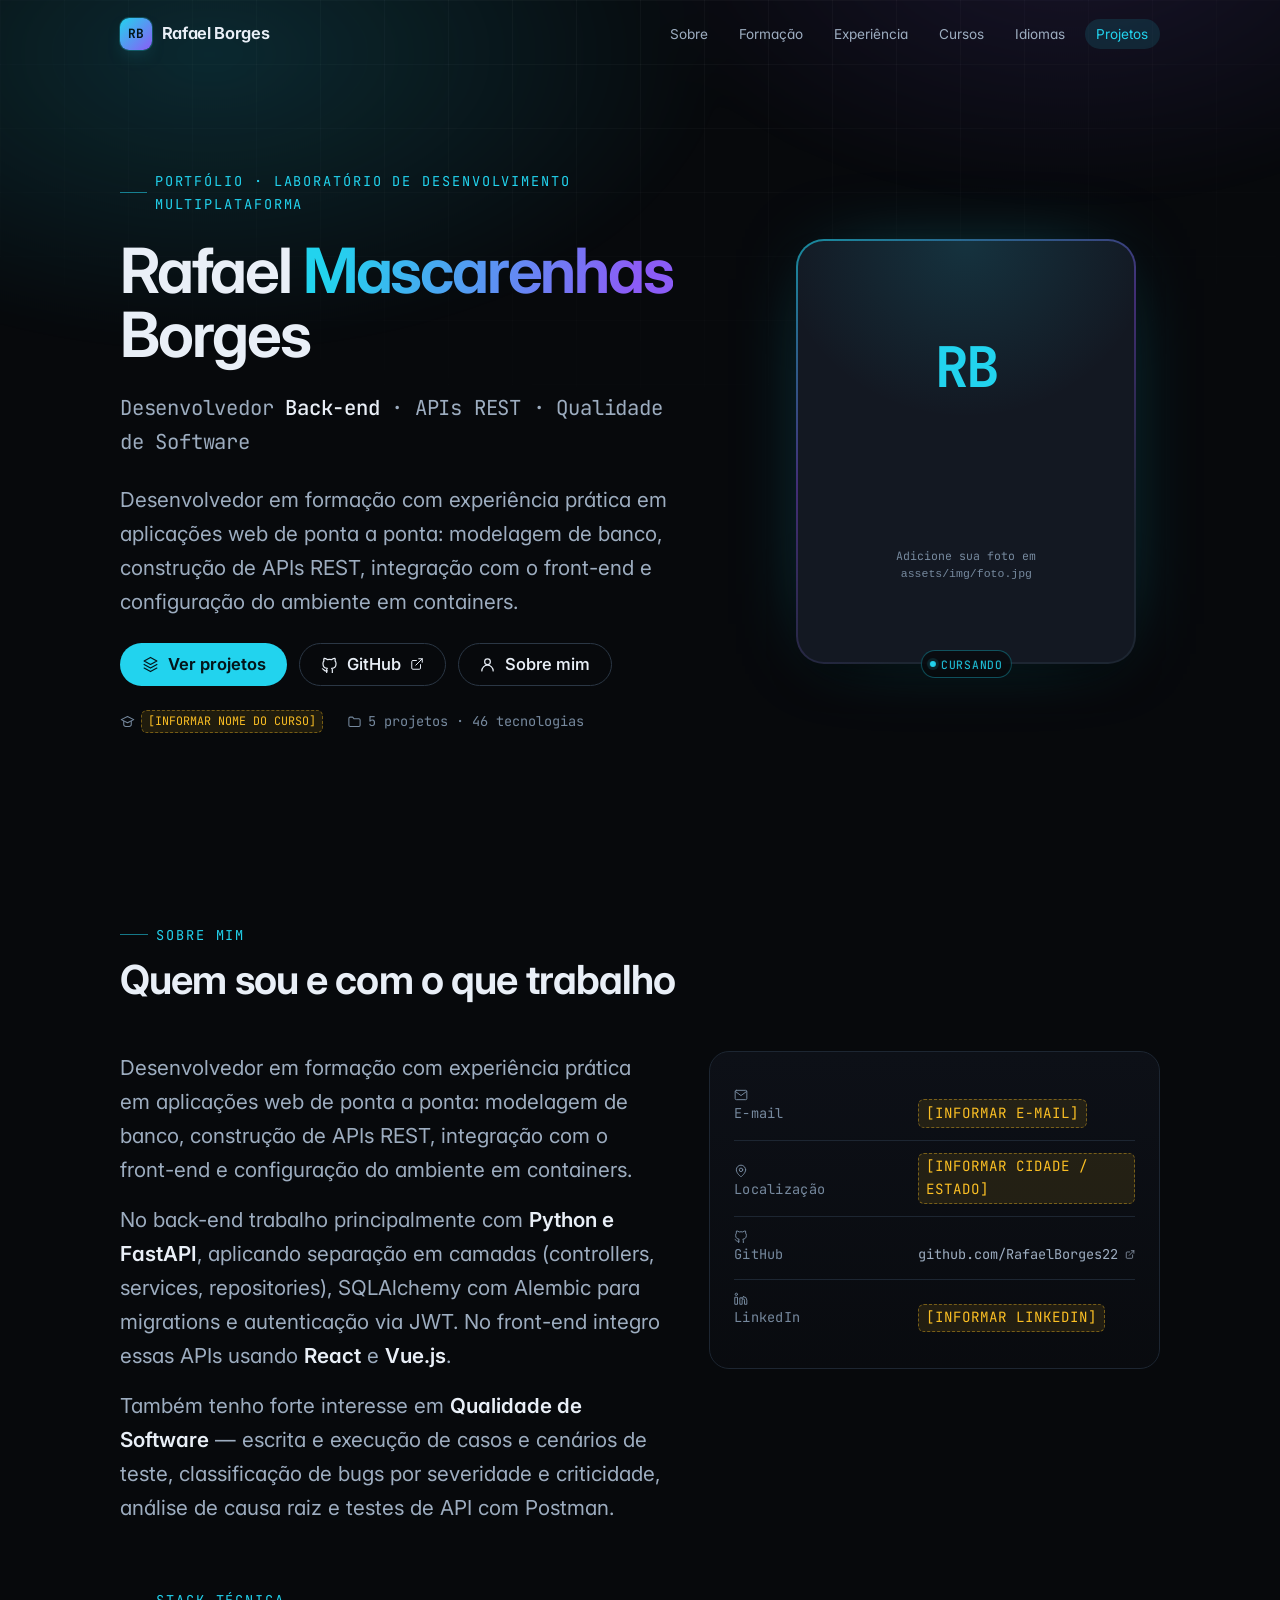
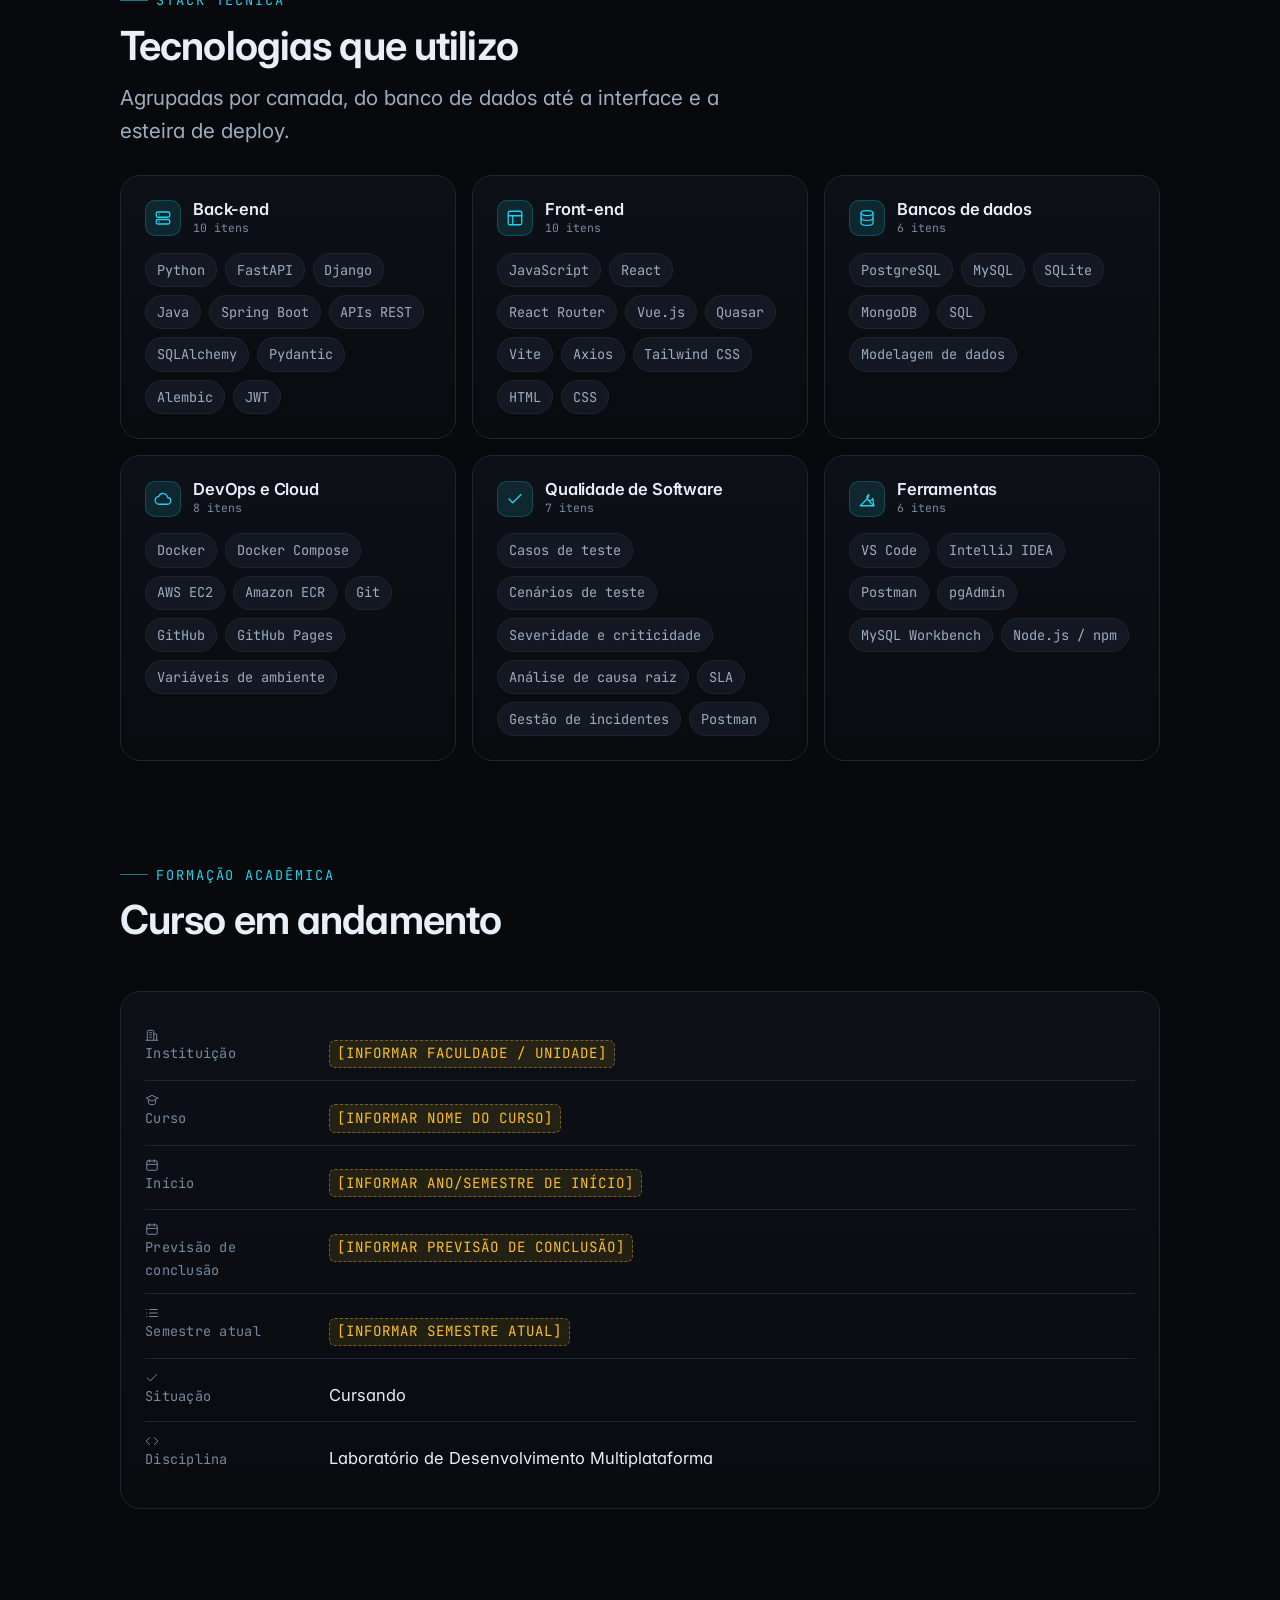
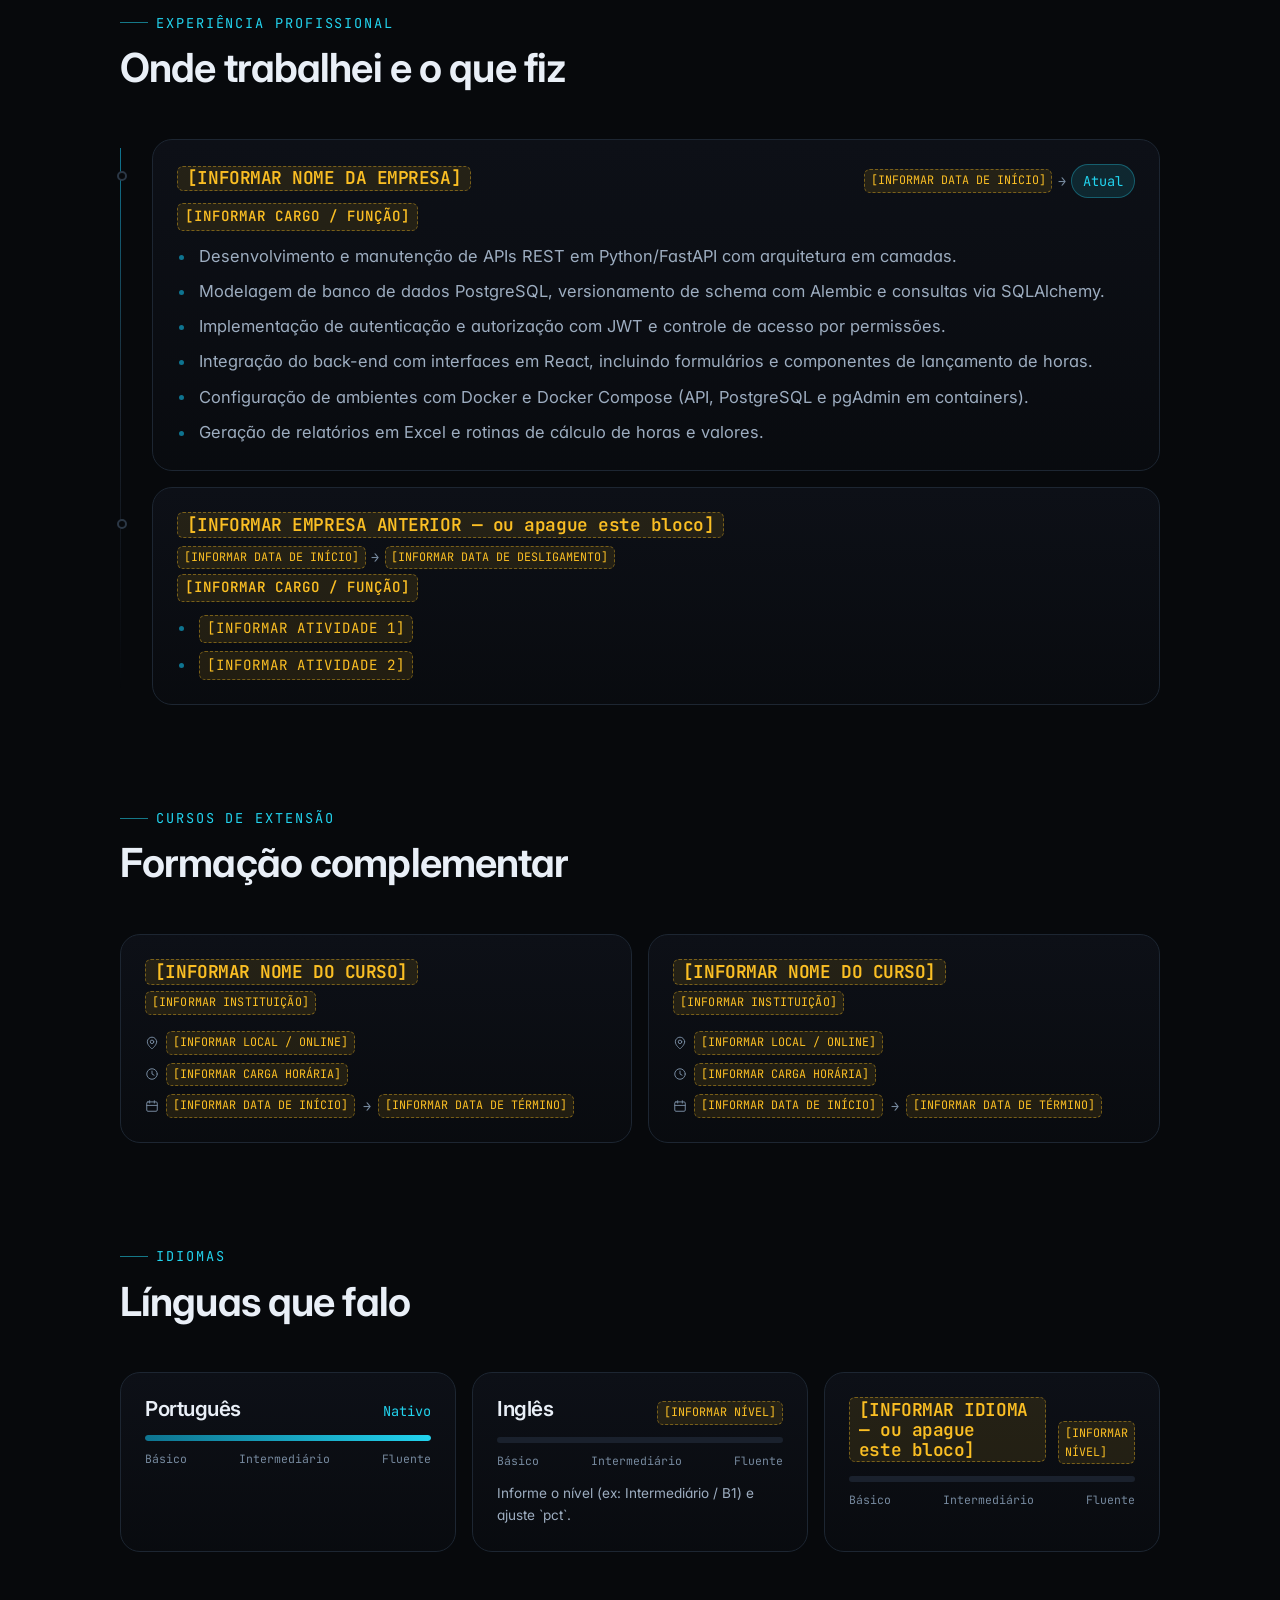
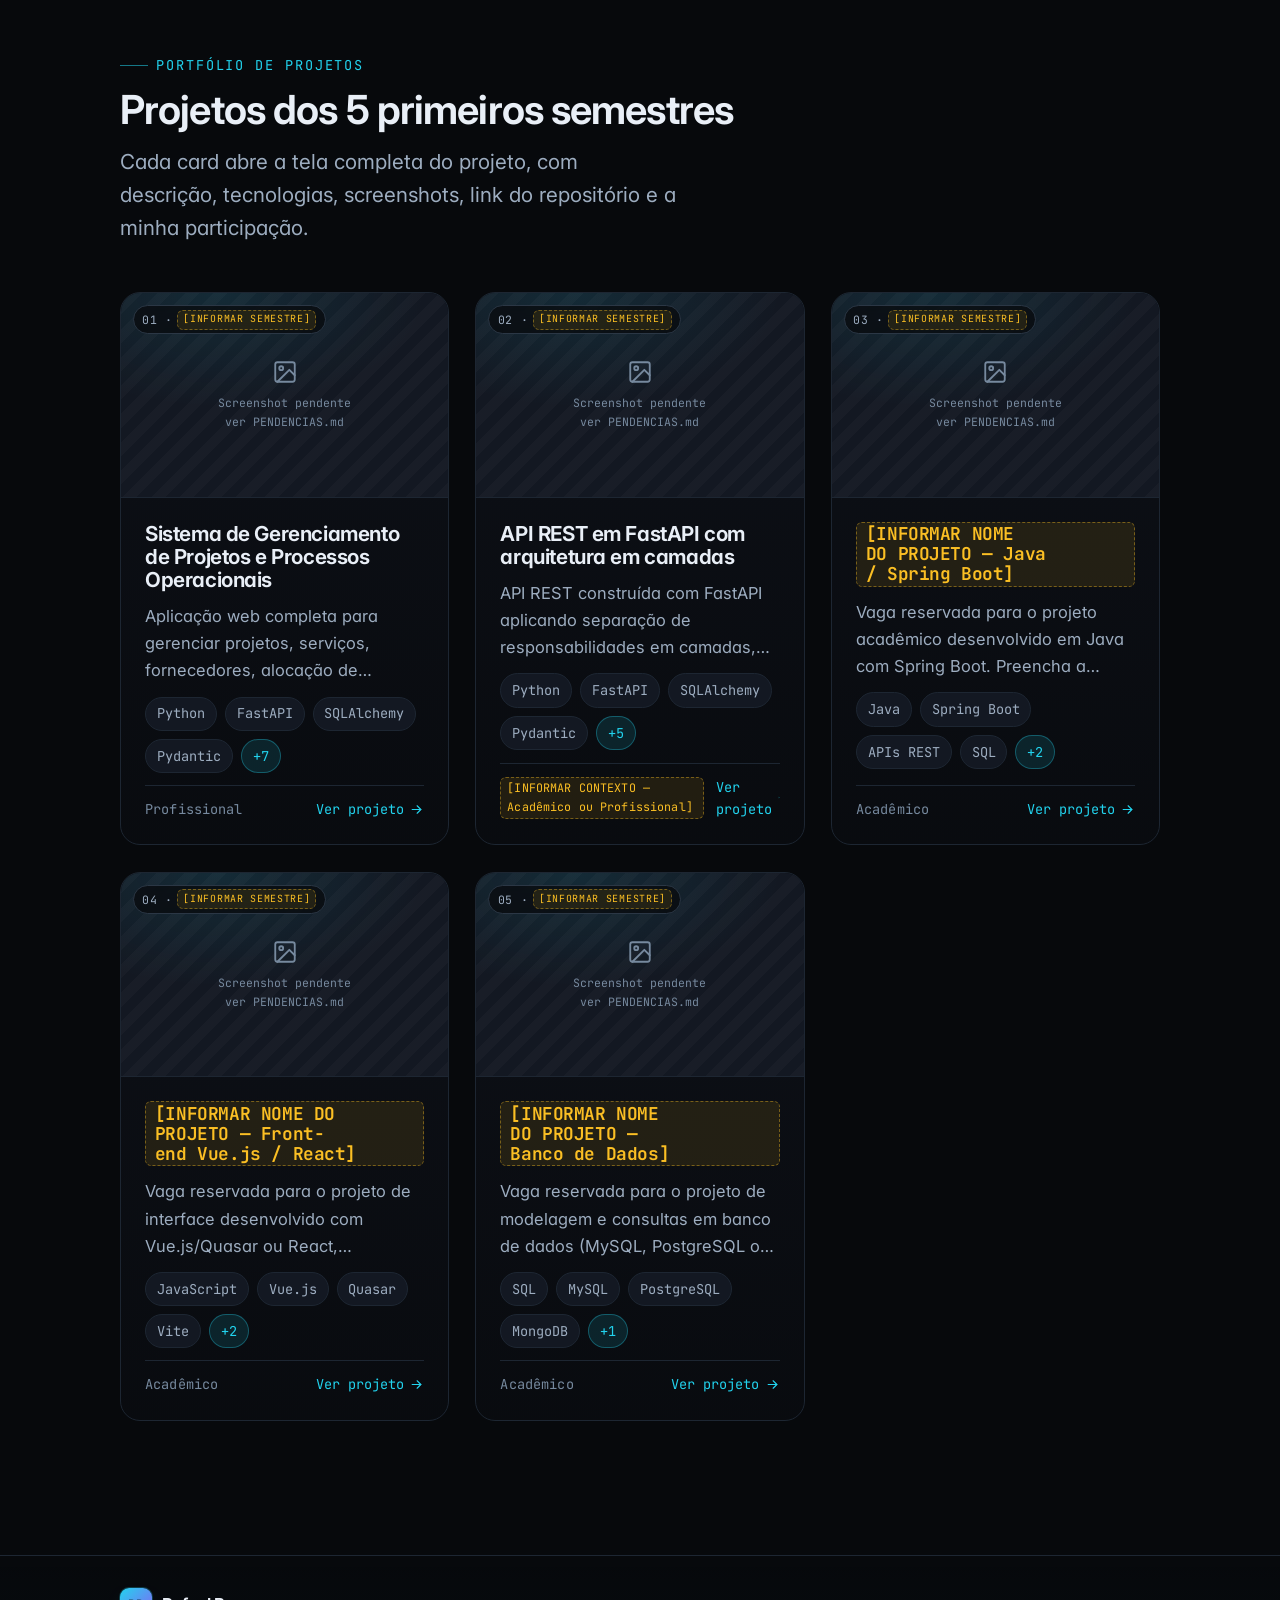
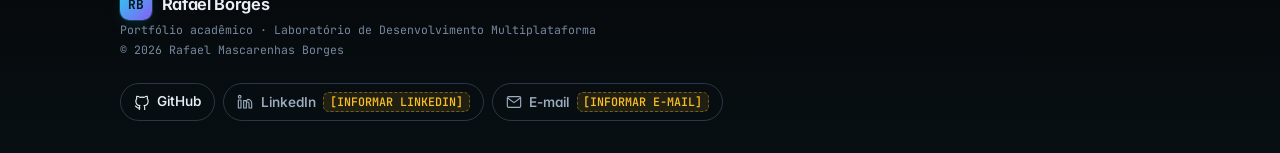
==== index.html @ 4d5d853c "Portfólio acadêmico: página mestra + telas de projeto Portfólio para Laboratório de Desenvolvimento " ====
<!doctype html>
<html lang="pt-BR">
<head>
<meta charset="utf-8">
<meta name="viewport" content="width=device-width, initial-scale=1">
<title>Rafael Mascarenhas Borges — Portfólio</title>

<meta name="description" content="Portfólio acadêmico e profissional de Rafael Mascarenhas Borges: desenvolvedor back-end com foco em Python, FastAPI, APIs REST, bancos de dados e qualidade de software.">
<meta name="author" content="Rafael Mascarenhas Borges">
<meta name="theme-color" content="#07090c">

<meta property="og:type" content="website">
<meta property="og:title" content="Rafael Mascarenhas Borges — Portfólio">
<meta property="og:description" content="Desenvolvedor back-end · APIs REST · Qualidade de Software. Projetos dos 5 primeiros semestres.">
<meta property="og:image" content="assets/img/foto.jpg">
<meta name="twitter:card" content="summary_large_image">

<link rel="icon" href="data:image/svg+xml,<svg xmlns='http://www.w3.org/2000/svg' viewBox='0 0 32 32'><rect width='32' height='32' rx='8' fill='%2322d3ee'/><text x='16' y='22' font-family='monospace' font-size='16' font-weight='700' text-anchor='middle' fill='%2304161b'>RB</text></svg>">

<link rel="preconnect" href="https://fonts.googleapis.com">
<link rel="preconnect" href="https://fonts.gstatic.com" crossorigin>
<link rel="stylesheet" href="https://fonts.googleapis.com/css2?family=Inter:wght@400;500;600;700&family=JetBrains+Mono:wght@400;500&display=swap">
<link rel="stylesheet" href="assets/css/style.css">
</head>

<body>
<a class="skip-link" href="#conteudo">Pular para o conteúdo</a>

<!-- ====================== Navegação ====================== -->
<header class="nav">
  <nav class="container nav__inner" aria-label="Navegação principal">
    <a class="brand" href="#top">
      <span class="brand__mark" aria-hidden="true">RB</span>
      <span class="brand__text">Rafael Borges</span>
    </a>

    <button class="nav__toggle" type="button" aria-expanded="false" aria-controls="menu" aria-label="Abrir menu">
      <svg viewBox="0 0 24 24" width="20" height="20" fill="none" stroke="currentColor" stroke-width="1.8" stroke-linecap="round" aria-hidden="true">
        <path d="M3 6h18M3 12h18M3 18h18"/>
      </svg>
    </button>

    <ul class="nav__links" id="menu">
      <li><a class="nav__link" href="#sobre">Sobre</a></li>
      <li><a class="nav__link" href="#formacao">Formação</a></li>
      <li><a class="nav__link" href="#experiencia">Experiência</a></li>
      <li><a class="nav__link" href="#cursos">Cursos</a></li>
      <li><a class="nav__link" href="#idiomas">Idiomas</a></li>
      <li><a class="nav__link" href="#projetos">Projetos</a></li>
    </ul>
  </nav>
</header>

<main id="conteudo">
  <span id="top"></span>

  <!-- ====================== Hero ====================== -->
  <section class="hero" data-mount="hero" aria-label="Apresentação"></section>

  <!-- ====================== Sobre + stack ====================== -->
  <section class="section" id="sobre">
    <div class="container">
      <div class="section__head reveal">
        <p class="eyebrow">Sobre mim</p>
        <h2 class="section__title">Quem sou e com o que trabalho</h2>
      </div>

      <div class="about" data-mount="sobre"></div>

      <div class="section__head reveal" style="margin-block: clamp(2.5rem,6vw,4rem) 1.75rem;">
        <p class="eyebrow">Stack técnica</p>
        <h2 class="section__title">Tecnologias que utilizo</h2>
        <p class="section__desc">Agrupadas por camada, do banco de dados até a interface e a esteira de deploy.</p>
      </div>

      <div class="stack-grid" data-mount="stack"></div>
    </div>
  </section>

  <!-- ====================== Formação ====================== -->
  <section class="section" id="formacao">
    <div class="container">
      <div class="section__head reveal">
        <p class="eyebrow">Formação acadêmica</p>
        <h2 class="section__title">Curso em andamento</h2>
      </div>

      <div data-mount="formacao"></div>
    </div>
  </section>

  <!-- ====================== Experiência ====================== -->
  <section class="section" id="experiencia">
    <div class="container">
      <div class="section__head reveal">
        <p class="eyebrow">Experiência profissional</p>
        <h2 class="section__title">Onde trabalhei e o que fiz</h2>
      </div>

      <div data-mount="experiencias"></div>
    </div>
  </section>

  <!-- ====================== Cursos de extensão ====================== -->
  <section class="section" id="cursos">
    <div class="container">
      <div class="section__head reveal">
        <p class="eyebrow">Cursos de extensão</p>
        <h2 class="section__title">Formação complementar</h2>
      </div>

      <div data-mount="cursos"></div>
    </div>
  </section>

  <!-- ====================== Idiomas ====================== -->
  <section class="section" id="idiomas">
    <div class="container">
      <div class="section__head reveal">
        <p class="eyebrow">Idiomas</p>
        <h2 class="section__title">Línguas que falo</h2>
      </div>

      <div data-mount="idiomas"></div>
    </div>
  </section>

  <!-- ====================== Projetos ====================== -->
  <section class="section" id="projetos">
    <div class="container">
      <div class="section__head reveal">
        <p class="eyebrow">Portfólio de projetos</p>
        <h2 class="section__title">Projetos dos 5 primeiros semestres</h2>
        <p class="section__desc">Cada card abre a tela completa do projeto, com descrição, tecnologias, screenshots, link do repositório e a minha participação.</p>
      </div>

      <div class="projects" data-mount="projetos"></div>
    </div>
  </section>
</main>

<footer class="footer" data-mount="footer"></footer>

<noscript>
  <div class="container" style="padding-block:2rem">
    <p class="notice">Este portfólio monta o conteúdo com JavaScript a partir de <code>assets/js/data.js</code>. Habilite o JavaScript para visualizar as informações e os projetos.</p>
  </div>
</noscript>

<script src="assets/js/data.js"></script>
<script src="assets/js/ui.js"></script>
<script src="assets/js/home.js"></script>
</body>
</html>
---- assets/css/style.css ----
/* ==========================================================================
   Portfólio — Rafael Mascarenhas Borges
   Design system em CSS puro. Sem build, sem dependências.
   ========================================================================== */

/* --------------------------------------------------------------------------
   1. Design tokens
   -------------------------------------------------------------------------- */
:root {
  color-scheme: dark;

  /* Superfícies */
  --bg:          #07090c;
  --surface-1:   #0d1017;
  --surface-2:   #131822;
  --surface-3:   #1a212d;

  /* Linhas */
  --line:        #1d2632;
  --line-strong: #2b3745;

  /* Texto */
  --fg:          #e9eff7;
  --fg-muted:    #9dadc0;
  --fg-subtle:   #76899e; /* 4.97:1 sobre --surface-2 — WCAG AA */

  /* Accent */
  --accent:      #22d3ee;
  --accent-deep: #0e7490;
  --accent-soft: rgb(34 211 238 / 12%);
  --violet:      #8b5cf6;
  --violet-soft: rgb(139 92 246 / 14%);

  /* Estados */
  --warn:        #fbbf24;
  --warn-soft:   rgb(251 191 36 / 10%);
  --warn-line:   rgb(251 191 36 / 40%);

  /* Tipografia */
  --font-sans: "Inter", ui-sans-serif, system-ui, -apple-system, "Segoe UI", Roboto, Arial, sans-serif;
  --font-mono: "JetBrains Mono", ui-monospace, SFMono-Regular, Menlo, Consolas, monospace;

  --step--2: clamp(0.69rem, 0.68rem + 0.05vw, 0.73rem);
  --step--1: clamp(0.79rem, 0.77rem + 0.1vw,  0.85rem);
  --step-0:  clamp(0.95rem, 0.92rem + 0.15vw, 1.03rem);
  --step-1:  clamp(1.1rem,  1.05rem + 0.3vw,  1.3rem);
  --step-2:  clamp(1.32rem, 1.18rem + 0.7vw,  1.75rem);
  --step-3:  clamp(1.7rem,  1.4rem  + 1.5vw,  2.5rem);
  --step-4:  clamp(2.1rem,  1.45rem + 3.2vw,  3.9rem);

  /* Ritmo e forma */
  --sp-1: 0.25rem;
  --sp-2: 0.5rem;
  --sp-3: 0.75rem;
  --sp-4: 1rem;
  --sp-5: 1.5rem;
  --sp-6: 2rem;
  --sp-7: 3rem;
  --sp-8: 4.5rem;
  --sp-9: 7rem;

  --r-xs:   6px;
  --r-sm:   10px;
  --r-md:   14px;
  --r-lg:   20px;
  --r-xl:   28px;
  --r-full: 999px;

  --shadow-1: 0 1px 2px rgb(0 0 0 / 40%);
  --shadow-2: 0 20px 44px -22px rgb(0 0 0 / 80%);
  --shadow-glow: 0 24px 64px -30px rgb(34 211 238 / 45%);

  --ease: cubic-bezier(0.22, 0.7, 0.24, 1);
  --dur:  0.38s;

  --container: 1120px;
  --nav-h:     68px;
}

/* --------------------------------------------------------------------------
   2. Reset
   -------------------------------------------------------------------------- */
*,
*::before,
*::after { box-sizing: border-box; }

* { margin: 0; }

html {
  -webkit-text-size-adjust: 100%;
  scroll-behavior: smooth;
  scroll-padding-top: calc(var(--nav-h) + var(--sp-5));
}

img,
picture,
svg,
video {
  display: block;
  max-width: 100%;
}

input,
button,
textarea,
select { font: inherit; color: inherit; }

button { background: none; border: 0; cursor: pointer; }

ul,
ol { list-style: none; padding: 0; }

a { color: inherit; text-decoration: none; }

:where(h1, h2, h3, h4) {
  line-height: 1.12;
  letter-spacing: -0.022em;
  text-wrap: balance;
  font-weight: 650;
}

p { text-wrap: pretty; }

/* --------------------------------------------------------------------------
   3. Base
   -------------------------------------------------------------------------- */
body {
  position: relative;
  min-height: 100dvh;
  background: var(--bg);
  color: var(--fg);
  font-family: var(--font-sans);
  font-size: var(--step-0);
  line-height: 1.65;
  font-feature-settings: "cv11", "ss01";
  overflow-x: hidden;
}

/* Grid técnico de fundo */
body::before {
  content: "";
  position: fixed;
  inset: 0;
  z-index: -2;
  pointer-events: none;
  background-image:
    linear-gradient(to right, rgb(255 255 255 / 3.2%) 1px, transparent 1px),
    linear-gradient(to bottom, rgb(255 255 255 / 3.2%) 1px, transparent 1px);
  background-size: 64px 64px;
  mask-image: radial-gradient(ellipse 100% 65% at 50% 0%, #000 15%, transparent 78%);
}

/* Glow do topo */
body::after {
  content: "";
  position: fixed;
  inset-block-start: -30vh;
  inset-inline: -10vw;
  block-size: 90vh;
  z-index: -1;
  pointer-events: none;
  background:
    radial-gradient(48% 52% at 22% 40%, rgb(34 211 238 / 16%), transparent 70%),
    radial-gradient(42% 48% at 78% 25%, rgb(139 92 246 / 13%), transparent 70%);
  filter: blur(12px);
}

::selection {
  background: var(--accent);
  color: #04161b;
}

:focus-visible {
  outline: 2px solid var(--accent);
  outline-offset: 3px;
  border-radius: var(--r-xs);
}

/* --------------------------------------------------------------------------
   4. Layout
   -------------------------------------------------------------------------- */
.container {
  width: 100%;
  max-width: var(--container);
  margin-inline: auto;
  padding-inline: clamp(1.15rem, 4vw, 2.5rem);
}

.section {
  padding-block: clamp(3.5rem, 8vw, var(--sp-9));
  position: relative;
}

.section + .section { padding-block-start: 0; }

.section__head {
  display: flex;
  flex-direction: column;
  gap: var(--sp-3);
  margin-block-end: clamp(1.75rem, 4vw, var(--sp-7));
  max-width: 62ch;
}

.section__title { font-size: var(--step-3); }

.section__desc {
  color: var(--fg-muted);
  font-size: var(--step-1);
  line-height: 1.6;
}

.divider {
  block-size: 1px;
  border: 0;
  background: linear-gradient(90deg, transparent, var(--line-strong) 18%, var(--line-strong) 82%, transparent);
}

/* --------------------------------------------------------------------------
   5. Primitivos de texto
   -------------------------------------------------------------------------- */
.eyebrow {
  display: inline-flex;
  align-items: center;
  gap: 0.6em;
  font-family: var(--font-mono);
  font-size: var(--step--1);
  letter-spacing: 0.14em;
  text-transform: uppercase;
  color: var(--accent);
}

.eyebrow::before {
  content: "";
  inline-size: 1.75rem;
  block-size: 1px;
  background: currentcolor;
  opacity: 0.55;
}

.mono {
  font-family: var(--font-mono);
  font-size: var(--step--1);
  letter-spacing: 0.01em;
}

.muted { color: var(--fg-muted); }
.subtle { color: var(--fg-subtle); }

.grad {
  background: linear-gradient(102deg, var(--accent) 8%, var(--violet) 88%);
  -webkit-background-clip: text;
  background-clip: text;
  color: transparent;
}

.skip-link {
  position: absolute;
  inset-block-start: -100px;
  inset-inline-start: var(--sp-4);
  z-index: 200;
  padding: var(--sp-3) var(--sp-4);
  background: var(--accent);
  color: #04161b;
  font-weight: 600;
  border-radius: var(--r-sm);
  transition: inset-block-start 0.2s var(--ease);
}

.skip-link:focus { inset-block-start: var(--sp-4); }

/* Marcação de dado ainda não confirmado (ver PENDENCIAS.md) */
.pending {
  display: inline-block;
  font-family: var(--font-mono);
  font-size: 0.86em;
  color: var(--warn);
  background: var(--warn-soft);
  border: 1px dashed var(--warn-line);
  border-radius: var(--r-xs);
  padding: 0.1em 0.5em;
  max-inline-size: 100%;
  overflow-wrap: break-word;
}

.notice {
  display: flex;
  gap: var(--sp-3);
  align-items: flex-start;
  padding: var(--sp-4) var(--sp-5);
  border: 1px dashed var(--warn-line);
  background: var(--warn-soft);
  border-radius: var(--r-md);
  color: var(--fg-muted);
  font-size: var(--step--1);
}

.notice svg {
  flex: none;
  color: var(--warn);
  margin-block-start: 0.15em;
}

/* --------------------------------------------------------------------------
   6. Botões
   -------------------------------------------------------------------------- */
.btn {
  --btn-bg: var(--surface-2);
  --btn-fg: var(--fg);
  --btn-line: var(--line-strong);

  display: inline-flex;
  align-items: center;
  justify-content: center;
  gap: 0.55em;
  padding: 0.72em 1.25em;
  background: var(--btn-bg);
  color: var(--btn-fg);
  border: 1px solid var(--btn-line);
  border-radius: var(--r-full);
  font-size: var(--step-0);
  font-weight: 550;
  line-height: 1;
  white-space: nowrap;
  transition: transform var(--dur) var(--ease),
              background-color var(--dur) var(--ease),
              border-color var(--dur) var(--ease),
              box-shadow var(--dur) var(--ease),
              color var(--dur) var(--ease);
}

.btn svg { flex: none; }

.btn:hover {
  transform: translateY(-2px);
  border-color: var(--accent);
  box-shadow: var(--shadow-glow);
}

.btn:active { transform: translateY(0); }

.btn--primary {
  --btn-bg: var(--accent);
  --btn-fg: #04161b;
  --btn-line: transparent;
  font-weight: 650;
}

.btn--primary:hover { background: #55e2f5; }

.btn--ghost {
  --btn-bg: transparent;
  --btn-line: var(--line-strong);
}

.btn--ghost:hover { background: var(--accent-soft); }

.btn--sm { padding: 0.55em 0.95em; font-size: var(--step--1); }

/* Botão inerte: link ainda não informado */
.btn[aria-disabled="true"] {
  white-space: normal;
  text-align: start;
  cursor: default;
  color: var(--fg-muted);
  line-height: 1.4;
}

.btn[aria-disabled="true"]:hover {
  transform: none;
  border-color: var(--warn-line);
  box-shadow: none;
}

/* --------------------------------------------------------------------------
   7. Chips e badges
   -------------------------------------------------------------------------- */
.chips {
  display: flex;
  flex-wrap: wrap;
  gap: var(--sp-2);
}

.chip {
  display: inline-flex;
  align-items: center;
  gap: 0.45em;
  padding: 0.36em 0.8em;
  background: var(--surface-2);
  border: 1px solid var(--line);
  border-radius: var(--r-full);
  font-family: var(--font-mono);
  font-size: var(--step--1);
  color: var(--fg-muted);
  transition: color var(--dur) var(--ease),
              border-color var(--dur) var(--ease),
              background-color var(--dur) var(--ease);
}

.chip:hover {
  color: var(--fg);
  border-color: var(--accent-deep);
  background: var(--accent-soft);
}

.chip--accent {
  color: var(--accent);
  border-color: rgb(34 211 238 / 32%);
  background: var(--accent-soft);
}

.badge {
  display: inline-flex;
  align-items: center;
  gap: 0.4em;
  padding: 0.28em 0.7em;
  border-radius: var(--r-full);
  font-family: var(--font-mono);
  font-size: var(--step--2);
  letter-spacing: 0.06em;
  text-transform: uppercase;
  background: rgb(7 9 12 / 72%);
  border: 1px solid var(--line-strong);
  color: var(--fg-muted);
  backdrop-filter: blur(8px);
}

.badge--live {
  color: var(--accent);
  border-color: rgb(34 211 238 / 35%);
}

.badge--live::before {
  content: "";
  inline-size: 6px;
  block-size: 6px;
  border-radius: 50%;
  background: var(--accent);
  box-shadow: 0 0 0 3px var(--accent-soft);
}

/* --------------------------------------------------------------------------
   8. Card (base com borda de gradiente no hover)
   -------------------------------------------------------------------------- */
.card {
  position: relative;
  background: linear-gradient(180deg, var(--surface-1), var(--bg) 140%);
  border: 1px solid var(--line);
  border-radius: var(--r-lg);
  transition: transform var(--dur) var(--ease),
              border-color var(--dur) var(--ease),
              box-shadow var(--dur) var(--ease);
}

.card::after {
  content: "";
  position: absolute;
  inset: 0;
  border-radius: inherit;
  padding: 1px;
  background: linear-gradient(135deg, rgb(34 211 238 / 55%), rgb(139 92 246 / 30%) 45%, transparent 72%);
  opacity: 0;
  transition: opacity var(--dur) var(--ease);
  pointer-events: none;
  -webkit-mask: linear-gradient(#000 0 0) content-box, linear-gradient(#000 0 0);
  -webkit-mask-composite: xor;
          mask-composite: exclude;
}

.card:hover::after,
.card:focus-within::after { opacity: 1; }

/* --------------------------------------------------------------------------
   9. Navegação
   -------------------------------------------------------------------------- */
.nav {
  position: sticky;
  inset-block-start: 0;
  z-index: 100;
  block-size: var(--nav-h);
  display: flex;
  align-items: center;
  border-block-end: 1px solid transparent;
  transition: background-color 0.3s var(--ease),
              border-color 0.3s var(--ease),
              backdrop-filter 0.3s var(--ease);
}

.nav.is-scrolled {
  background: rgb(7 9 12 / 78%);
  backdrop-filter: blur(14px) saturate(140%);
  border-block-end-color: var(--line);
}

.nav__inner {
  display: flex;
  align-items: center;
  justify-content: space-between;
  gap: var(--sp-5);
}

.brand {
  display: inline-flex;
  align-items: center;
  gap: 0.6rem;
  font-weight: 650;
  letter-spacing: -0.02em;
}

.brand__mark {
  display: grid;
  place-items: center;
  inline-size: 32px;
  block-size: 32px;
  border-radius: 9px;
  background: linear-gradient(135deg, var(--accent), var(--violet));
  color: #04161b;
  font-family: var(--font-mono);
  font-size: 0.8rem;
  font-weight: 700;
  box-shadow: 0 0 0 1px rgb(34 211 238 / 25%), 0 8px 20px -10px rgb(34 211 238 / 60%);
}

.brand__text { font-size: var(--step-0); }

.nav__links {
  display: flex;
  align-items: center;
  gap: var(--sp-2);
}

.nav__link {
  position: relative;
  padding: 0.5em 0.85em;
  border-radius: var(--r-full);
  font-size: var(--step--1);
  color: var(--fg-muted);
  transition: color var(--dur) var(--ease), background-color var(--dur) var(--ease);
}

.nav__link:hover { color: var(--fg); background: var(--surface-2); }

.nav__link.is-active { color: var(--accent); background: var(--accent-soft); }

.nav__toggle {
  display: none;
  padding: 0.5rem;
  color: var(--fg-muted);
  border: 1px solid var(--line);
  border-radius: var(--r-sm);
}

/* --------------------------------------------------------------------------
   10. Hero
   -------------------------------------------------------------------------- */
.hero { padding-block: clamp(3rem, 8vw, 6.5rem) clamp(3rem, 7vw, 5.5rem); }

.hero__grid {
  display: grid;
  grid-template-columns: minmax(0, 1.35fr) minmax(0, 0.9fr);
  gap: clamp(2rem, 6vw, 4.5rem);
  align-items: center;
}

.hero__intro {
  display: flex;
  flex-direction: column;
  align-items: flex-start;
  gap: var(--sp-5);
}

.hero__name {
  font-size: var(--step-4);
  letter-spacing: -0.035em;
  line-height: 1.02;
}

.hero__headline {
  font-family: var(--font-mono);
  font-size: var(--step-1);
  color: var(--fg-muted);
  letter-spacing: -0.01em;
}

.hero__headline b { color: var(--fg); font-weight: 500; }

.hero__resumo {
  color: var(--fg-muted);
  font-size: var(--step-1);
  max-width: 54ch;
}

.hero__actions {
  display: flex;
  flex-wrap: wrap;
  gap: var(--sp-3);
}

.hero__meta {
  display: flex;
  flex-wrap: wrap;
  gap: var(--sp-2) var(--sp-5);
  font-family: var(--font-mono);
  font-size: var(--step--1);
  color: var(--fg-subtle);
}

.hero__meta li {
  display: inline-flex;
  align-items: center;
  gap: 0.45em;
}

/* Foto */
.photo {
  position: relative;
  justify-self: center;
  inline-size: min(340px, 100%);
  aspect-ratio: 4 / 5;
  border-radius: var(--r-xl);
  padding: 2px;
  background: linear-gradient(150deg, rgb(34 211 238 / 65%), rgb(139 92 246 / 45%) 40%, var(--line) 78%);
  box-shadow: var(--shadow-2), 0 0 90px -40px rgb(34 211 238 / 55%);
}

.photo__frame {
  position: relative;
  block-size: 100%;
  border-radius: calc(var(--r-xl) - 2px);
  overflow: hidden;
  background: var(--surface-2);
}

.photo__frame > img {
  inline-size: 100%;
  block-size: 100%;
  object-fit: cover;
}

.photo__fallback {
  display: grid;
  place-items: center;
  block-size: 100%;
  gap: 0.4rem;
  background:
    radial-gradient(80% 60% at 50% 0%, rgb(34 211 238 / 14%), transparent 70%),
    var(--surface-2);
  text-align: center;
  padding: var(--sp-4);
}

.photo__initials {
  font-family: var(--font-mono);
  font-size: clamp(2.5rem, 8vw, 3.5rem);
  font-weight: 700;
  letter-spacing: -0.04em;
  color: var(--accent);
}

.photo__hint {
  font-family: var(--font-mono);
  font-size: var(--step--2);
  color: var(--fg-subtle);
  line-height: 1.5;
}

.photo__tag {
  position: absolute;
  inset-block-end: -0.85rem;
  inset-inline-start: 50%;
  translate: -50% 0;
  white-space: nowrap;
}

/* --------------------------------------------------------------------------
   11. Stack técnica
   -------------------------------------------------------------------------- */
.stack-grid {
  display: grid;
  grid-template-columns: repeat(auto-fit, minmax(255px, 1fr));
  gap: var(--sp-4);
}

.stack-card { padding: var(--sp-5); }

.stack-card__head {
  display: flex;
  align-items: center;
  gap: var(--sp-3);
  margin-block-end: var(--sp-4);
}

.stack-card__icon {
  display: grid;
  place-items: center;
  inline-size: 36px;
  block-size: 36px;
  flex: none;
  border-radius: var(--r-sm);
  background: var(--accent-soft);
  border: 1px solid rgb(34 211 238 / 22%);
  color: var(--accent);
}

.stack-card__title {
  font-size: var(--step-0);
  font-weight: 600;
  letter-spacing: -0.01em;
}

.stack-card__count {
  font-family: var(--font-mono);
  font-size: var(--step--2);
  color: var(--fg-subtle);
}

/* --------------------------------------------------------------------------
   12. Sobre / formação
   -------------------------------------------------------------------------- */
.about {
  display: grid;
  grid-template-columns: minmax(0, 1.2fr) minmax(0, 1fr);
  gap: clamp(1.5rem, 4vw, var(--sp-7));
  align-items: start;
}

.prose {
  display: flex;
  flex-direction: column;
  gap: var(--sp-4);
  color: var(--fg-muted);
  font-size: var(--step-1);
  max-width: 60ch;
}

.prose strong { color: var(--fg); font-weight: 600; }

.datalist {
  display: grid;
  gap: 0;
  padding: var(--sp-5);
}

.datalist__row {
  display: grid;
  grid-template-columns: 10.5rem minmax(0, 1fr);
  gap: var(--sp-4);
  padding-block: var(--sp-3);
  align-items: baseline;
}

.datalist__row + .datalist__row { border-block-start: 1px solid var(--line); }

.datalist__key {
  font-family: var(--font-mono);
  font-size: var(--step--1);
  color: var(--fg-subtle);
  letter-spacing: 0.02em;
}

.datalist__val { font-size: var(--step-0); }

/* --------------------------------------------------------------------------
   13. Timeline (experiência profissional)
   -------------------------------------------------------------------------- */
.timeline {
  display: flex;
  flex-direction: column;
  gap: var(--sp-4);
  position: relative;
  padding-inline-start: clamp(1.25rem, 3vw, 2rem);
}

.timeline::before {
  content: "";
  position: absolute;
  inset-block: 0.6rem 1rem;
  inset-inline-start: 0;
  inline-size: 1px;
  background: linear-gradient(180deg, var(--accent-deep), var(--line) 45%, transparent);
}

.tl-item { padding: var(--sp-5); }

.tl-item::before {
  content: "";
  position: absolute;
  inset-block-start: calc(var(--sp-5) + 0.45rem);
  inset-inline-start: calc(-1 * clamp(1.25rem, 3vw, 2rem) - 4.5px);
  inline-size: 10px;
  block-size: 10px;
  border-radius: 50%;
  background: var(--bg);
  border: 2px solid var(--line-strong);
  transition: border-color var(--dur) var(--ease), box-shadow var(--dur) var(--ease);
  z-index: 1;
}

.tl-item:hover::before {
  border-color: var(--accent);
  box-shadow: 0 0 0 4px var(--accent-soft);
}

.tl-item__top {
  display: flex;
  flex-wrap: wrap;
  align-items: baseline;
  justify-content: space-between;
  gap: var(--sp-2) var(--sp-4);
  margin-block-end: var(--sp-1);
}

.tl-item__empresa { font-size: var(--step-1); font-weight: 600; }

.tl-item__periodo {
  display: flex;
  flex-wrap: wrap;
  align-items: center;
  gap: 0.4em;
  font-family: var(--font-mono);
  font-size: var(--step--1);
  color: var(--fg-subtle);
}

.tl-item__cargo {
  color: var(--accent);
  font-size: var(--step-0);
  font-weight: 550;
  margin-block-end: var(--sp-3);
}

.bullets {
  display: flex;
  flex-direction: column;
  gap: var(--sp-2);
  color: var(--fg-muted);
}

.bullets li {
  position: relative;
  padding-inline-start: 1.35em;
  font-size: var(--step-0);
}

.bullets li::before {
  content: "";
  position: absolute;
  inset-block-start: 0.72em;
  inset-inline-start: 0.1em;
  inline-size: 5px;
  block-size: 5px;
  border-radius: 50%;
  background: var(--accent-deep);
}

/* --------------------------------------------------------------------------
   14. Cursos de extensão
   -------------------------------------------------------------------------- */
.cards-grid {
  display: grid;
  grid-template-columns: repeat(auto-fit, minmax(290px, 1fr));
  gap: var(--sp-4);
}

.curso { padding: var(--sp-5); display: flex; flex-direction: column; gap: var(--sp-4); }

.curso__nome { font-size: var(--step-1); }

.curso__meta {
  display: grid;
  gap: var(--sp-2);
  margin-block-start: auto;
}

.curso__meta div {
  display: flex;
  align-items: center;
  gap: 0.55em;
  font-family: var(--font-mono);
  font-size: var(--step--1);
  color: var(--fg-muted);
}

.curso__meta svg { flex: none; color: var(--fg-subtle); }

/* --------------------------------------------------------------------------
   15. Idiomas
   -------------------------------------------------------------------------- */
.langs {
  display: grid;
  grid-template-columns: repeat(auto-fit, minmax(280px, 1fr));
  gap: var(--sp-4);
}

.lang { padding: var(--sp-5); }

.lang__top {
  display: flex;
  align-items: baseline;
  justify-content: space-between;
  gap: var(--sp-3);
  margin-block-end: var(--sp-3);
}

.lang__nome { font-size: var(--step-1); font-weight: 600; }

.lang__nivel {
  font-family: var(--font-mono);
  font-size: var(--step--1);
  color: var(--accent);
}

.lang__track {
  block-size: 6px;
  border-radius: var(--r-full);
  background: var(--surface-3);
  overflow: hidden;
}

.lang__fill {
  display: block;
  block-size: 100%;
  border-radius: inherit;
  background: linear-gradient(90deg, var(--accent-deep), var(--accent));
  inline-size: var(--pct, 0%);
  transition: inline-size 1s var(--ease) 0.15s;
}

.lang__scale {
  display: flex;
  justify-content: space-between;
  margin-block-start: var(--sp-2);
  font-family: var(--font-mono);
  font-size: var(--step--2);
  color: var(--fg-subtle);
}

.lang__nota {
  margin-block-start: var(--sp-3);
  font-size: var(--step--1);
  color: var(--fg-muted);
}

/* --------------------------------------------------------------------------
   16. Cards de projeto
   -------------------------------------------------------------------------- */
.projects {
  display: grid;
  grid-template-columns: repeat(auto-fill, minmax(320px, 1fr));
  gap: clamp(1rem, 2.5vw, 1.65rem);
}

.pcard {
  display: flex;
  flex-direction: column;
  overflow: hidden;
}

.pcard:hover { transform: translateY(-4px); box-shadow: var(--shadow-2); }

.pcard__media {
  position: relative;
  aspect-ratio: 16 / 10;
  background:
    radial-gradient(90% 80% at 30% 0%, rgb(34 211 238 / 10%), transparent 70%),
    var(--surface-2);
  border-block-end: 1px solid var(--line);
  overflow: hidden;
}

.pcard__media > img {
  inline-size: 100%;
  block-size: 100%;
  object-fit: cover;
  transition: scale 0.6s var(--ease);
}

.pcard:hover .pcard__media > img { scale: 1.04; }

.pcard__media .badge {
  position: absolute;
  inset-block-start: var(--sp-3);
  inset-inline-start: var(--sp-3);
  z-index: 2;
}

.media-empty {
  display: grid;
  place-items: center;
  align-content: center;
  gap: var(--sp-2);
  block-size: 100%;
  padding: var(--sp-4);
  text-align: center;
  background-image:
    repeating-linear-gradient(-45deg, rgb(255 255 255 / 2.5%) 0 10px, transparent 10px 20px);
}

.media-empty svg { color: var(--fg-subtle); }

.media-empty span {
  font-family: var(--font-mono);
  font-size: var(--step--2);
  color: var(--fg-subtle);
}

.pcard__body {
  display: flex;
  flex-direction: column;
  gap: var(--sp-3);
  padding: var(--sp-5);
  flex: 1;
}

.pcard__nome {
  font-size: var(--step-1);
  letter-spacing: -0.02em;
}

.pcard__nome a { transition: color var(--dur) var(--ease); }

.pcard:hover .pcard__nome a { color: var(--accent); }

/* Toda a área do card é clicável, mantendo o link real acessível */
.pcard__nome a::after {
  content: "";
  position: absolute;
  inset: 0;
  z-index: 3;
  border-radius: var(--r-lg);
}

.pcard__resumo {
  color: var(--fg-muted);
  font-size: var(--step-0);
  display: -webkit-box;
  -webkit-line-clamp: 3;
  -webkit-box-orient: vertical;
  overflow: hidden;
}

.pcard__foot {
  display: flex;
  align-items: center;
  justify-content: space-between;
  gap: var(--sp-3);
  margin-block-start: auto;
  padding-block-start: var(--sp-3);
  border-block-start: 1px solid var(--line);
}

.pcard__cta {
  display: inline-flex;
  align-items: center;
  gap: 0.4em;
  font-family: var(--font-mono);
  font-size: var(--step--1);
  color: var(--accent);
}

.pcard__cta svg { transition: translate var(--dur) var(--ease); }

.pcard:hover .pcard__cta svg { translate: 3px 0; }

/* --------------------------------------------------------------------------
   17. Página de projeto
   -------------------------------------------------------------------------- */
.crumb {
  display: inline-flex;
  align-items: center;
  gap: 0.5em;
  font-family: var(--font-mono);
  font-size: var(--step--1);
  color: var(--fg-muted);
  transition: color var(--dur) var(--ease), translate var(--dur) var(--ease);
}

.crumb:hover { color: var(--accent); translate: -3px 0; }

.p-hero {
  padding-block: clamp(2rem, 5vw, 3.5rem) clamp(2rem, 5vw, 3rem);
  display: flex;
  flex-direction: column;
  gap: var(--sp-5);
  align-items: flex-start;
}

.p-hero__badges {
  display: flex;
  flex-wrap: wrap;
  gap: var(--sp-2);
}

.p-hero__title { font-size: var(--step-3); max-width: 24ch; }

.p-hero__resumo {
  color: var(--fg-muted);
  font-size: var(--step-1);
  max-width: 68ch;
}

.p-hero__actions {
  display: flex;
  flex-wrap: wrap;
  gap: var(--sp-3);
}

.p-layout {
  display: grid;
  grid-template-columns: minmax(0, 1fr) minmax(0, 20rem);
  gap: clamp(1.5rem, 4vw, var(--sp-7));
  align-items: start;
  padding-block-end: var(--sp-8);
}

.p-block + .p-block { margin-block-start: clamp(2rem, 5vw, var(--sp-7)); }

.p-block__title {
  display: flex;
  align-items: center;
  gap: var(--sp-3);
  font-size: var(--step-2);
  margin-block-end: var(--sp-4);
}

.p-block__title svg { color: var(--accent); flex: none; }

.highlight {
  position: relative;
  padding: var(--sp-5) var(--sp-5) var(--sp-5) calc(var(--sp-5) + 4px);
  border-radius: var(--r-md);
  background: linear-gradient(100deg, var(--accent-soft), transparent 65%);
  border: 1px solid rgb(34 211 238 / 20%);
}

.highlight::before {
  content: "";
  position: absolute;
  inset-block: var(--sp-4);
  inset-inline-start: 0;
  inline-size: 3px;
  border-radius: var(--r-full);
  background: linear-gradient(180deg, var(--accent), var(--violet));
}

.p-aside {
  position: sticky;
  inset-block-start: calc(var(--nav-h) + var(--sp-4));
  display: flex;
  flex-direction: column;
  gap: var(--sp-4);
}

.p-aside__card { padding: var(--sp-5); }

.p-aside__label {
  font-family: var(--font-mono);
  font-size: var(--step--2);
  letter-spacing: 0.12em;
  text-transform: uppercase;
  color: var(--fg-subtle);
  margin-block-end: var(--sp-3);
}

/* Screenshots */
.shots {
  display: grid;
  grid-template-columns: repeat(auto-fit, minmax(300px, 1fr));
  gap: var(--sp-4);
}

.shot {
  overflow: hidden;
  padding: 0;
  text-align: start;
  inline-size: 100%;
  display: flex;
  flex-direction: column;
}

.shot:hover { transform: translateY(-3px); }

.shot__img {
  aspect-ratio: 16 / 10;
  background: var(--surface-2);
  overflow: hidden;
  position: relative;
}

.shot__img > img { inline-size: 100%; block-size: 100%; object-fit: cover; }

.shot__legenda {
  padding: var(--sp-3) var(--sp-4);
  font-size: var(--step--1);
  color: var(--fg-muted);
  border-block-start: 1px solid var(--line);
}

/* Navegação entre projetos */
.p-nav {
  display: grid;
  grid-template-columns: repeat(auto-fit, minmax(260px, 1fr));
  gap: var(--sp-4);
  padding-block: var(--sp-6) var(--sp-8);
}

.p-nav__item {
  padding: var(--sp-5);
  display: flex;
  flex-direction: column;
  gap: var(--sp-2);
}

.p-nav__item:hover { border-color: var(--line-strong); }

.p-nav__dir {
  font-family: var(--font-mono);
  font-size: var(--step--2);
  letter-spacing: 0.1em;
  text-transform: uppercase;
  color: var(--accent);
}

.p-nav__nome { font-size: var(--step-0); font-weight: 600; }

.p-nav__item--next { text-align: end; align-items: flex-end; }

/* Estado vazio / slug inválido */
.empty-state {
  display: flex;
  flex-direction: column;
  align-items: center;
  gap: var(--sp-4);
  text-align: center;
  padding-block: clamp(4rem, 14vw, 9rem);
}

.empty-state__code {
  font-family: var(--font-mono);
  font-size: var(--step-4);
  font-weight: 700;
  letter-spacing: -0.04em;
}

/* --------------------------------------------------------------------------
   18. Lightbox
   -------------------------------------------------------------------------- */
.lightbox {
  position: fixed;
  inset: 0;
  z-index: 200;
  display: grid;
  grid-template-rows: auto 1fr auto;
  gap: var(--sp-4);
  padding: clamp(0.75rem, 3vw, var(--sp-5));
  background: rgb(4 6 9 / 88%);
  backdrop-filter: blur(10px);
  opacity: 0;
  visibility: hidden;
  transition: opacity 0.28s var(--ease), visibility 0.28s;
}

.lightbox.is-open { opacity: 1; visibility: visible; }

.lightbox__bar {
  display: flex;
  align-items: center;
  justify-content: space-between;
  gap: var(--sp-4);
}

.lightbox__count {
  font-family: var(--font-mono);
  font-size: var(--step--1);
  color: var(--fg-subtle);
}

.lightbox__stage {
  display: grid;
  place-items: center;
  min-block-size: 0;
}

.lightbox__stage img {
  max-inline-size: 100%;
  max-block-size: 100%;
  object-fit: contain;
  border-radius: var(--r-md);
  border: 1px solid var(--line-strong);
  box-shadow: var(--shadow-2);
}

.lightbox__foot {
  display: flex;
  align-items: center;
  justify-content: center;
  gap: var(--sp-4);
  text-align: center;
}

.icon-btn {
  display: grid;
  place-items: center;
  inline-size: 42px;
  block-size: 42px;
  border-radius: var(--r-full);
  border: 1px solid var(--line-strong);
  background: var(--surface-1);
  color: var(--fg-muted);
  transition: color var(--dur) var(--ease), border-color var(--dur) var(--ease),
              background-color var(--dur) var(--ease);
}

.icon-btn:hover { color: var(--accent); border-color: var(--accent); background: var(--accent-soft); }

/* --------------------------------------------------------------------------
   19. Rodapé
   -------------------------------------------------------------------------- */
.footer {
  border-block-start: 1px solid var(--line);
  margin-block-start: var(--sp-6);
  background: linear-gradient(180deg, transparent, rgb(34 211 238 / 3.5%));
}

.footer__inner {
  display: flex;
  flex-wrap: wrap;
  align-items: center;
  justify-content: space-between;
  gap: var(--sp-5);
  padding-block: var(--sp-6);
}

.footer__links {
  display: flex;
  flex-wrap: wrap;
  gap: var(--sp-2);
}

.footer__legal {
  font-family: var(--font-mono);
  font-size: var(--step--2);
  color: var(--fg-subtle);
  line-height: 1.7;
}

/* --------------------------------------------------------------------------
   20. Animação de entrada
   -------------------------------------------------------------------------- */
.reveal {
  opacity: 0;
  translate: 0 18px;
  transition: opacity 0.55s var(--ease), translate 0.55s var(--ease);
}

.reveal.is-visible { opacity: 1; translate: 0 0; }

/* --------------------------------------------------------------------------
   21. Responsivo
   -------------------------------------------------------------------------- */
@media (width <= 960px) {
  .hero__grid { grid-template-columns: 1fr; }

  .hero__intro { order: 2; }

  .photo { order: 1; justify-self: start; inline-size: min(240px, 60%); }

  .about { grid-template-columns: 1fr; }

  .p-layout { grid-template-columns: 1fr; }

  .p-aside { position: static; }
}

@media (width <= 720px) {
  :root { --nav-h: 60px; }

  .nav__toggle { display: grid; place-items: center; }

  .nav__links {
    position: absolute;
    inset-block-start: var(--nav-h);
    inset-inline: clamp(1.15rem, 4vw, 2.5rem);
    flex-direction: column;
    align-items: stretch;
    gap: var(--sp-1);
    padding: var(--sp-3);
    background: rgb(13 16 23 / 97%);
    backdrop-filter: blur(14px);
    border: 1px solid var(--line);
    border-radius: var(--r-md);
    box-shadow: var(--shadow-2);
    display: none;
  }

  .nav__links.is-open { display: flex; }

  .nav__link { padding: 0.7em 0.9em; font-size: var(--step-0); }

  .datalist__row { grid-template-columns: 1fr; gap: var(--sp-1); }

  .p-nav__item--next { text-align: start; align-items: flex-start; }
}

/* --------------------------------------------------------------------------
   22. Preferências do usuário
   -------------------------------------------------------------------------- */
@media (prefers-reduced-motion: reduce) {
  html { scroll-behavior: auto; }

  *,
  *::before,
  *::after {
    animation-duration: 0.01ms !important;
    animation-iteration-count: 1 !important;
    transition-duration: 0.01ms !important;
  }

  .reveal { opacity: 1; translate: none; }
}

@media print {
  body::before,
  body::after,
  .nav,
  .lightbox { display: none !important; }

  body { background: #fff; color: #000; }

  .card, .datalist, .tl-item { border-color: #ccc; background: #fff; }
}
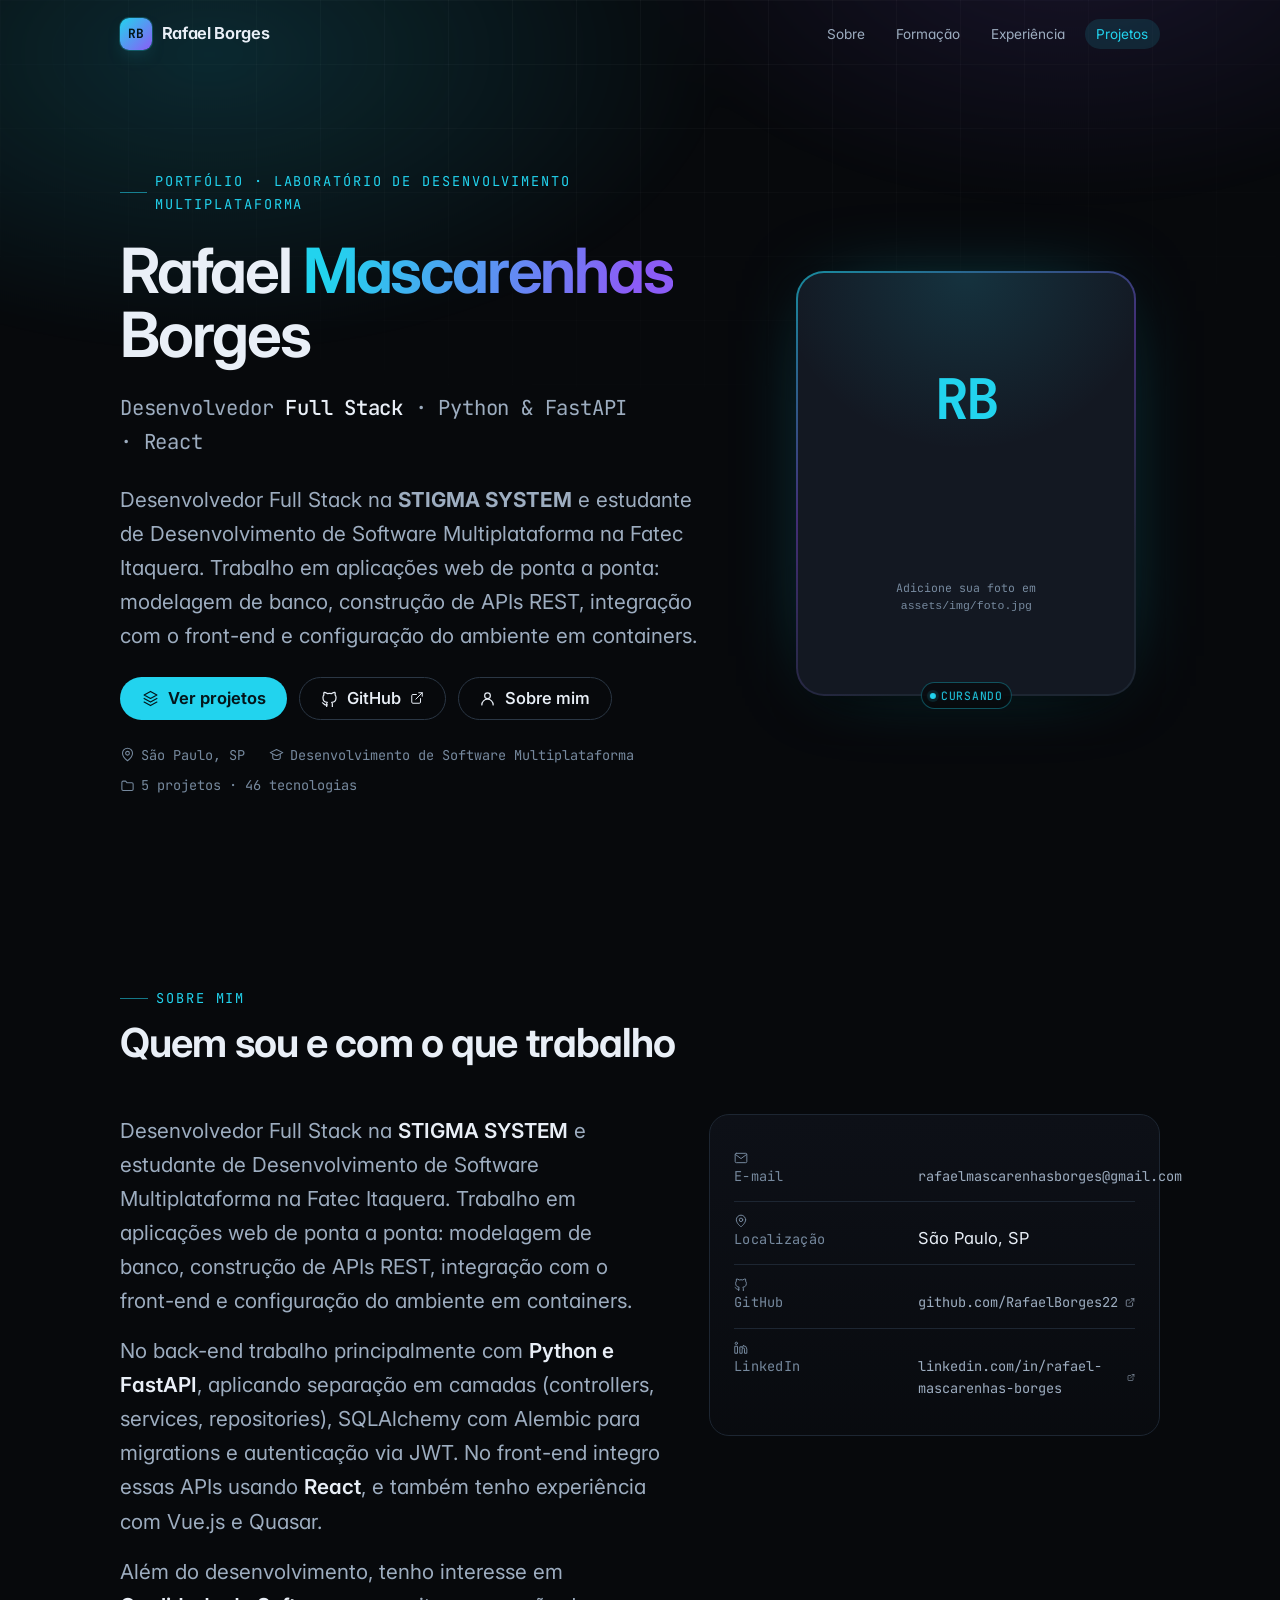
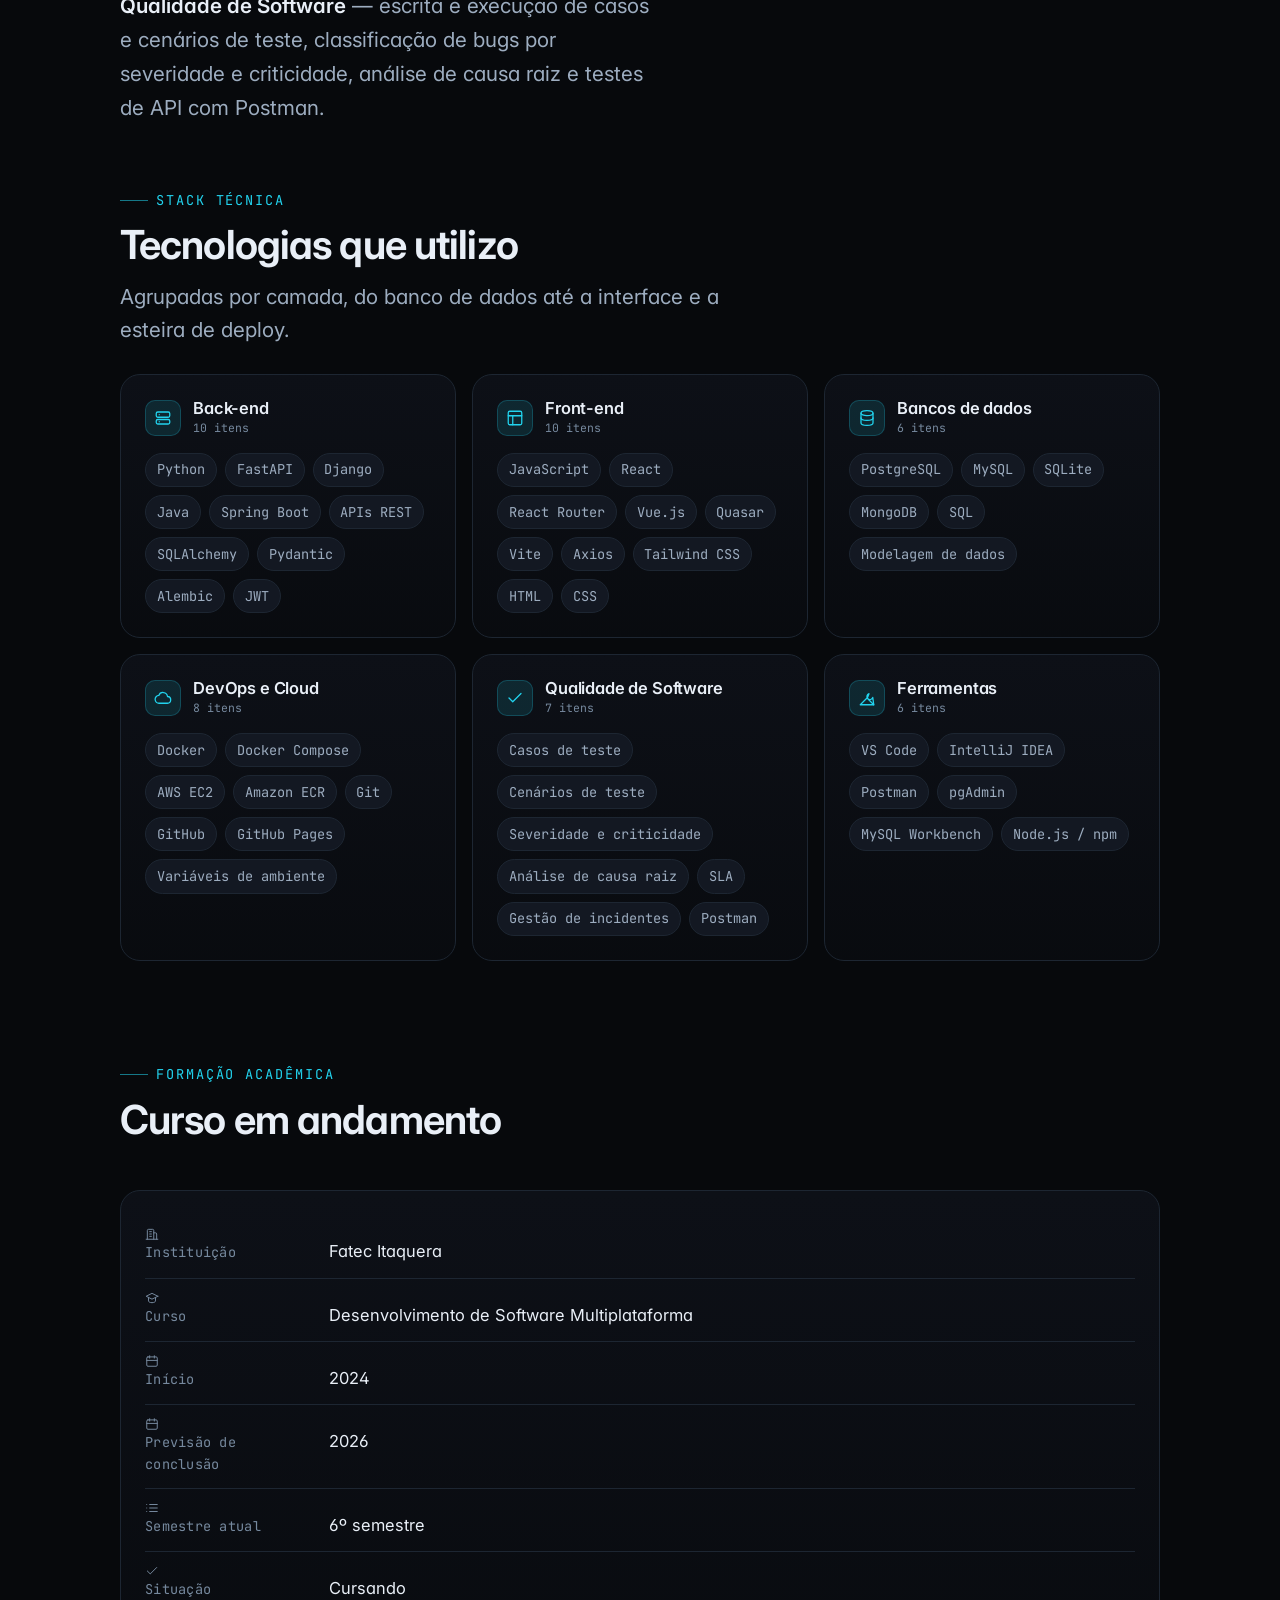
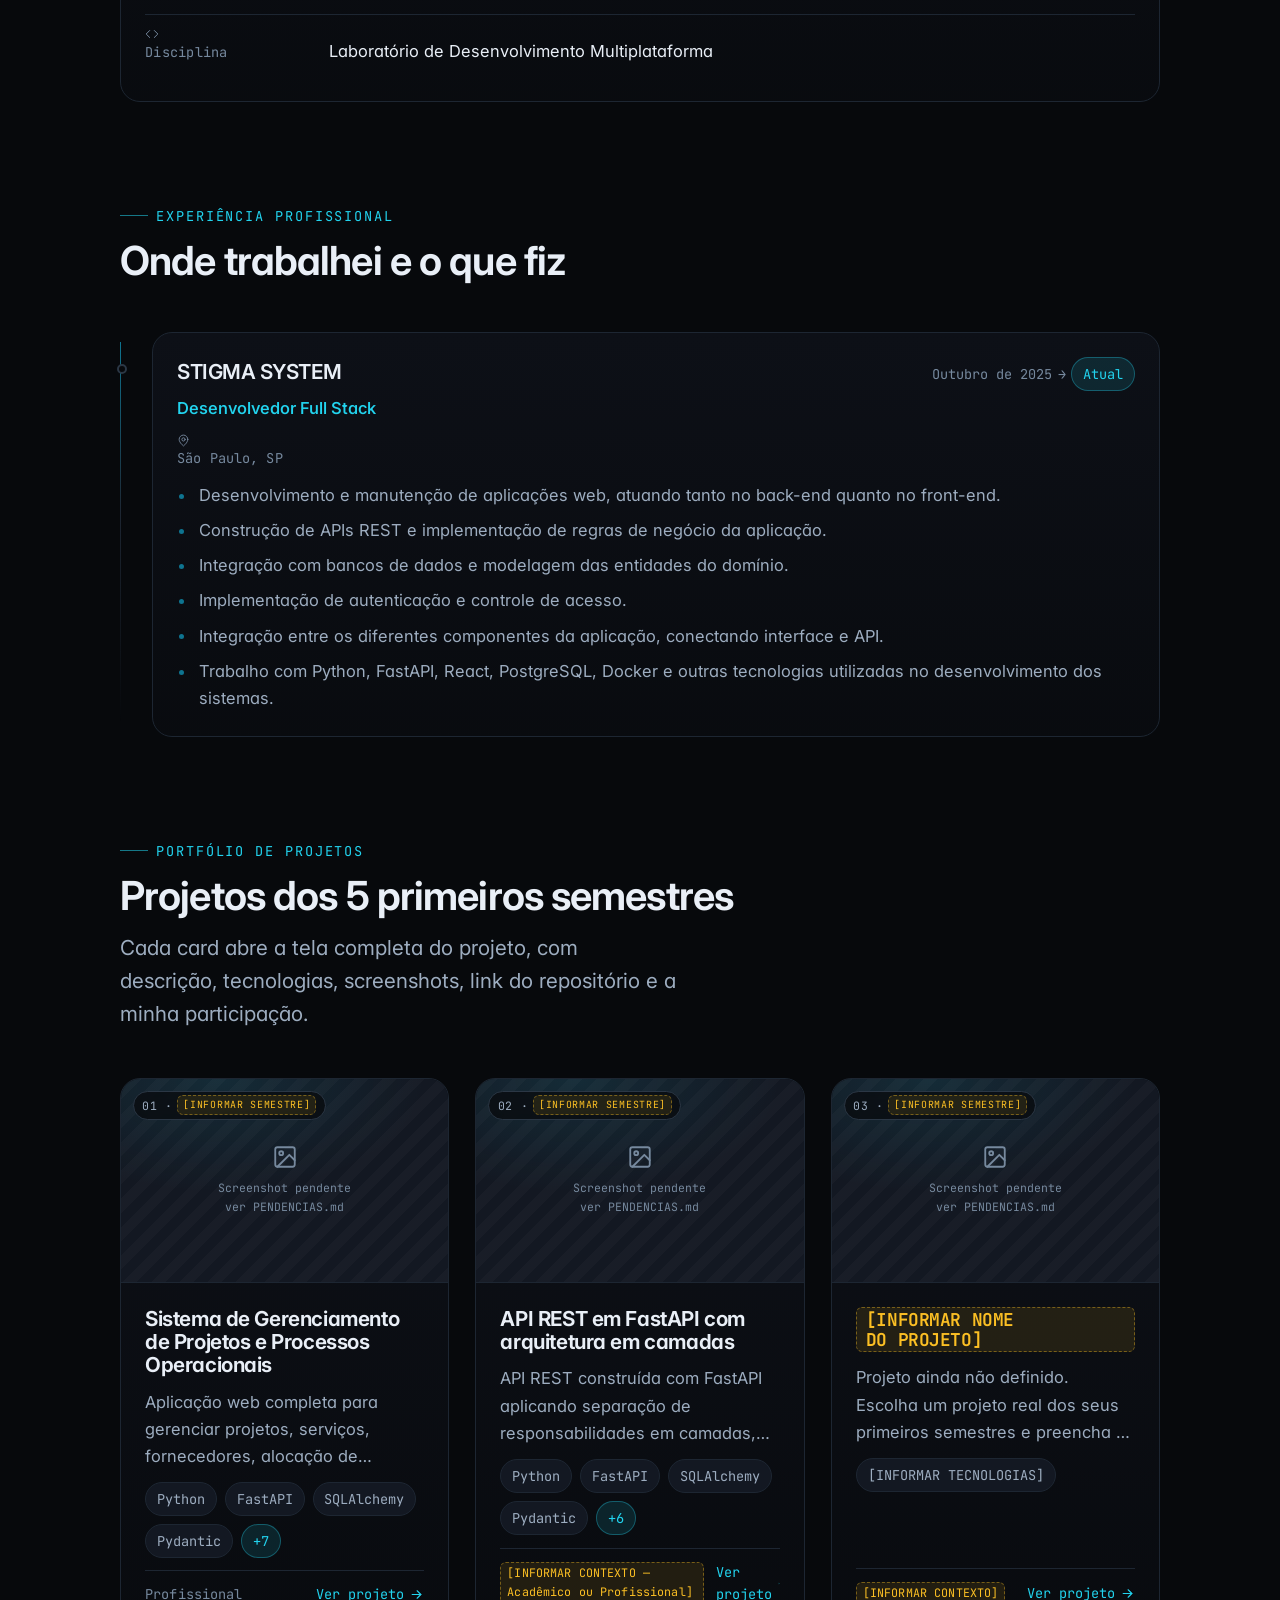
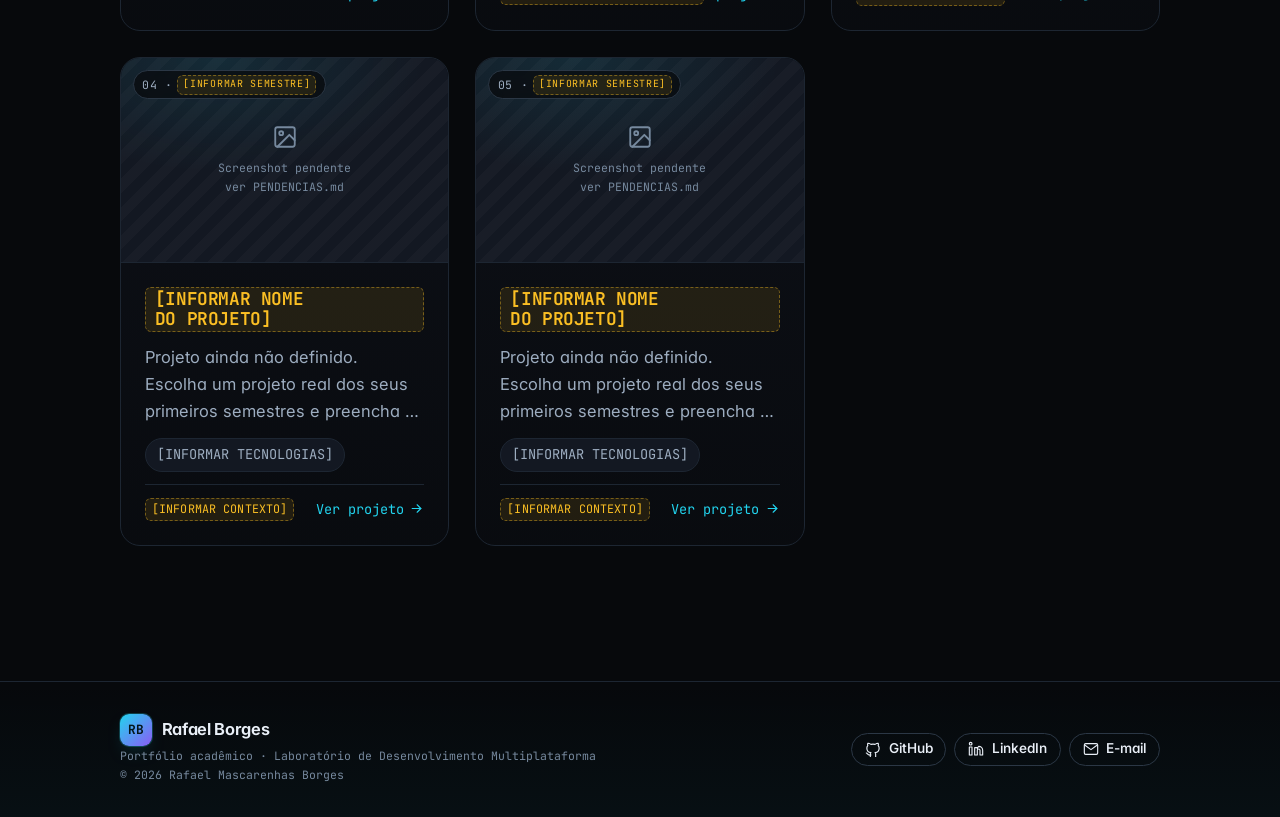
==== commit e5a86a5e: "Preenche dados confirmados e remove seções sem conteúdo Aplica context/Pendencias Restantes.md, mant" ====
--- a/index.html
+++ b/index.html
@@ -5,13 +5,13 @@
 <meta name="viewport" content="width=device-width, initial-scale=1">
 <title>Rafael Mascarenhas Borges — Portfólio</title>
 
-<meta name="description" content="Portfólio acadêmico e profissional de Rafael Mascarenhas Borges: desenvolvedor back-end com foco em Python, FastAPI, APIs REST, bancos de dados e qualidade de software.">
+<meta name="description" content="Portfólio acadêmico e profissional de Rafael Mascarenhas Borges: desenvolvedor Full Stack com foco em Python, FastAPI, React, PostgreSQL, Docker e qualidade de software. Fatec Itaquera — Desenvolvimento de Software Multiplataforma.">
 <meta name="author" content="Rafael Mascarenhas Borges">
 <meta name="theme-color" content="#07090c">
 
 <meta property="og:type" content="website">
 <meta property="og:title" content="Rafael Mascarenhas Borges — Portfólio">
-<meta property="og:description" content="Desenvolvedor back-end · APIs REST · Qualidade de Software. Projetos dos 5 primeiros semestres.">
+<meta property="og:description" content="Desenvolvedor Full Stack · Python &amp; FastAPI · React. Projetos dos 5 primeiros semestres — Fatec Itaquera.">
 <meta property="og:image" content="assets/img/foto.jpg">
 <meta name="twitter:card" content="summary_large_image">
 
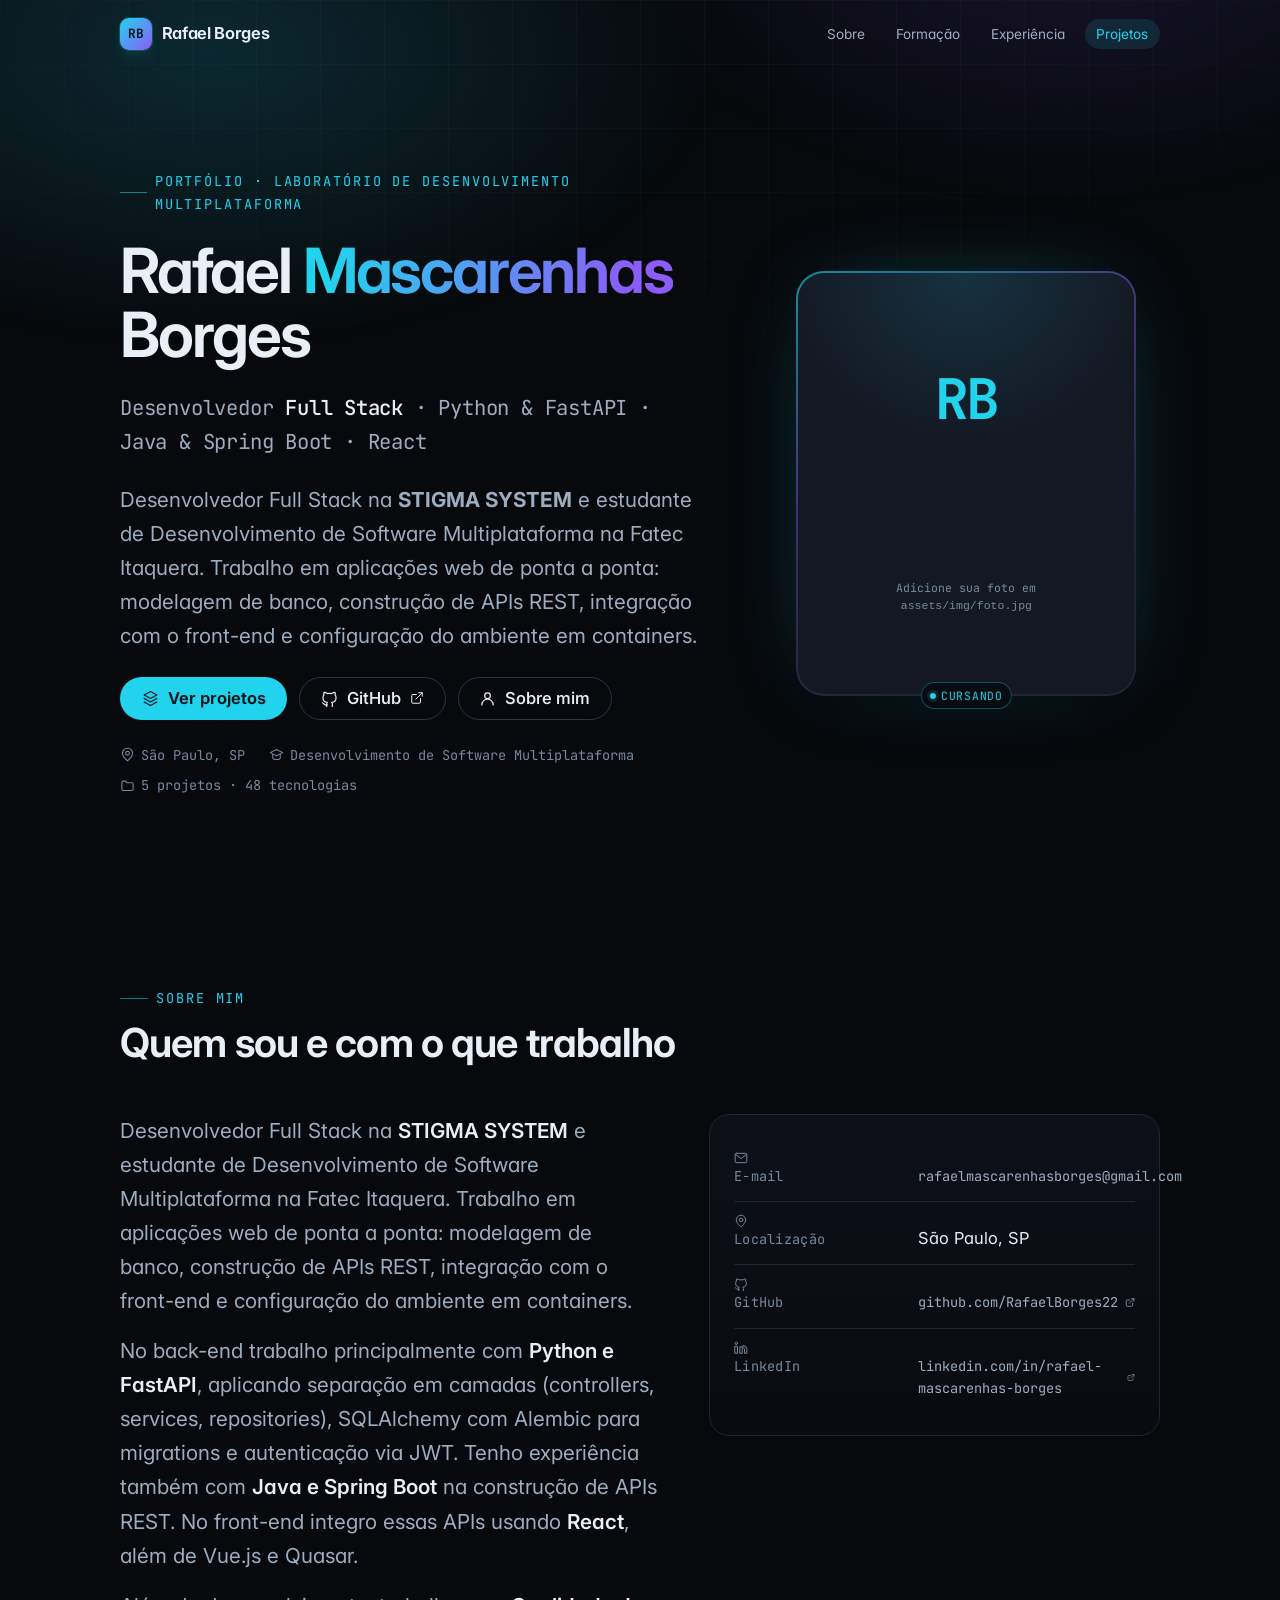
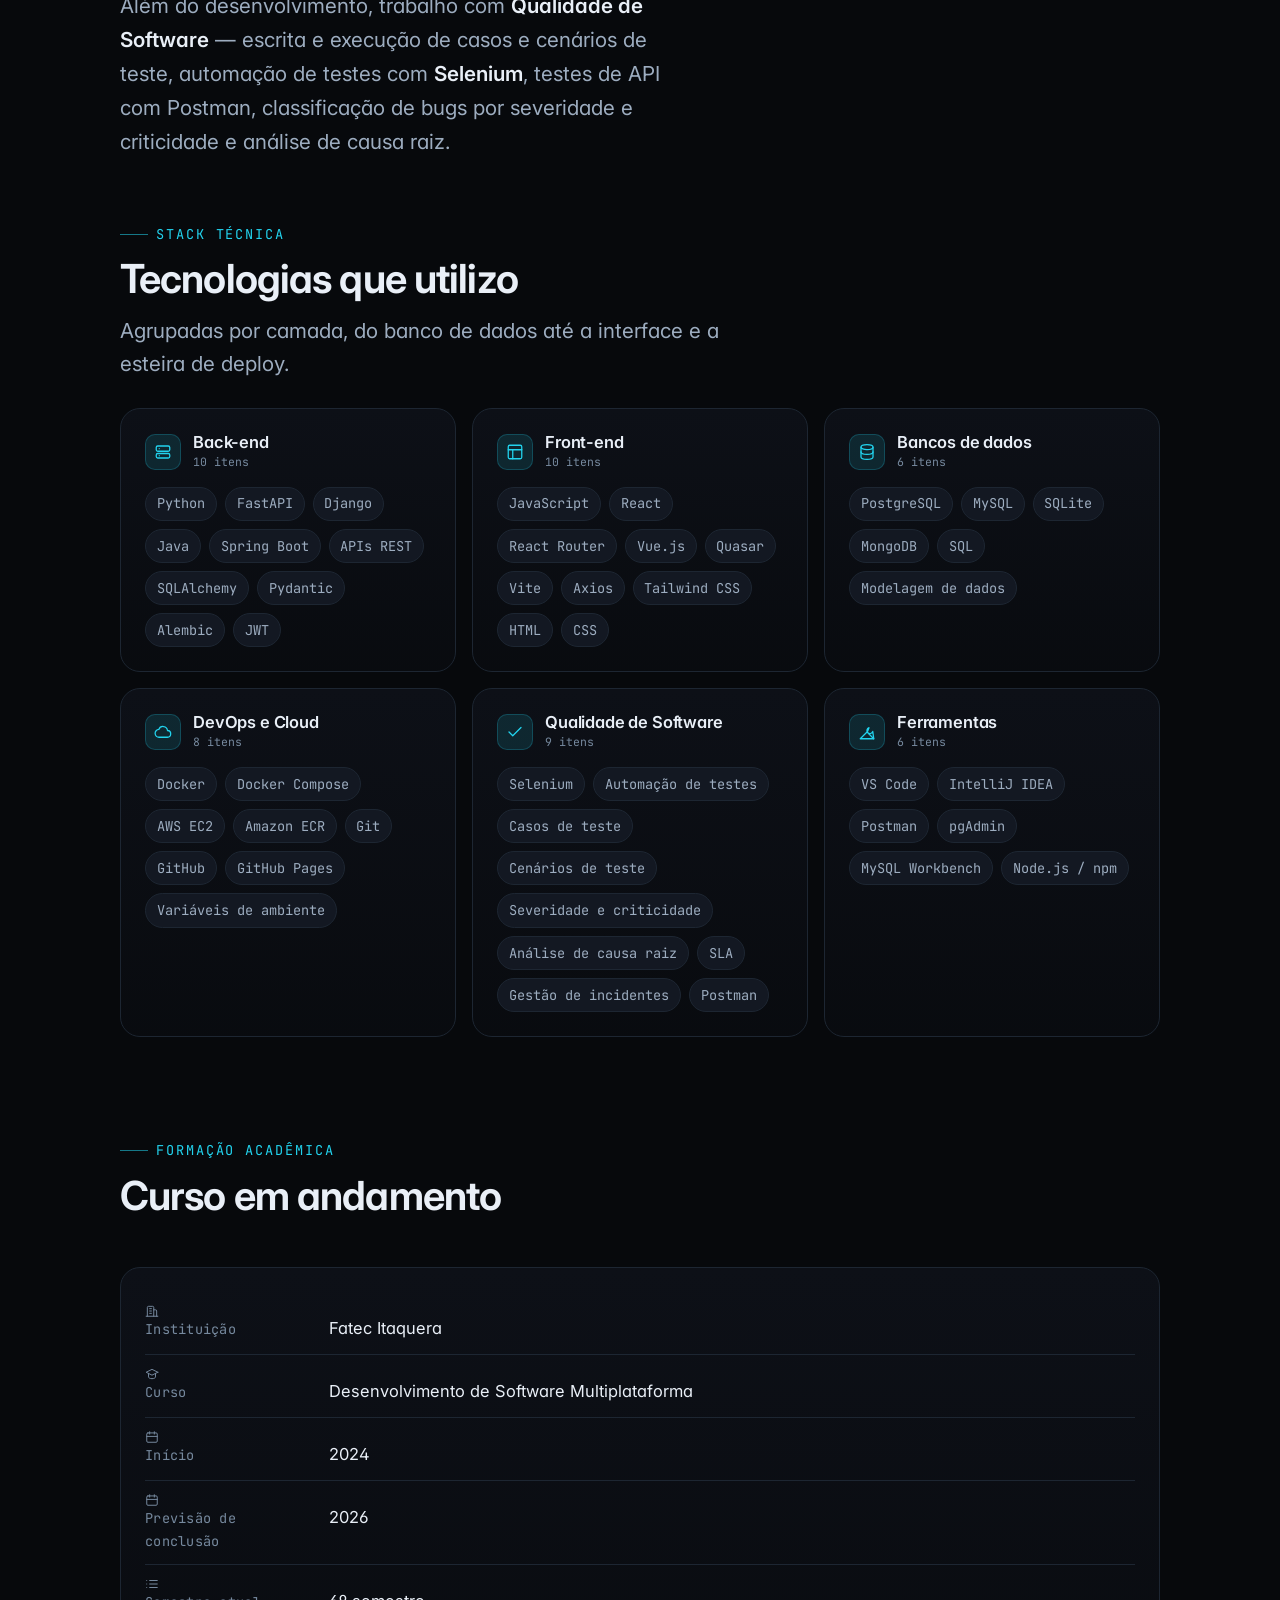
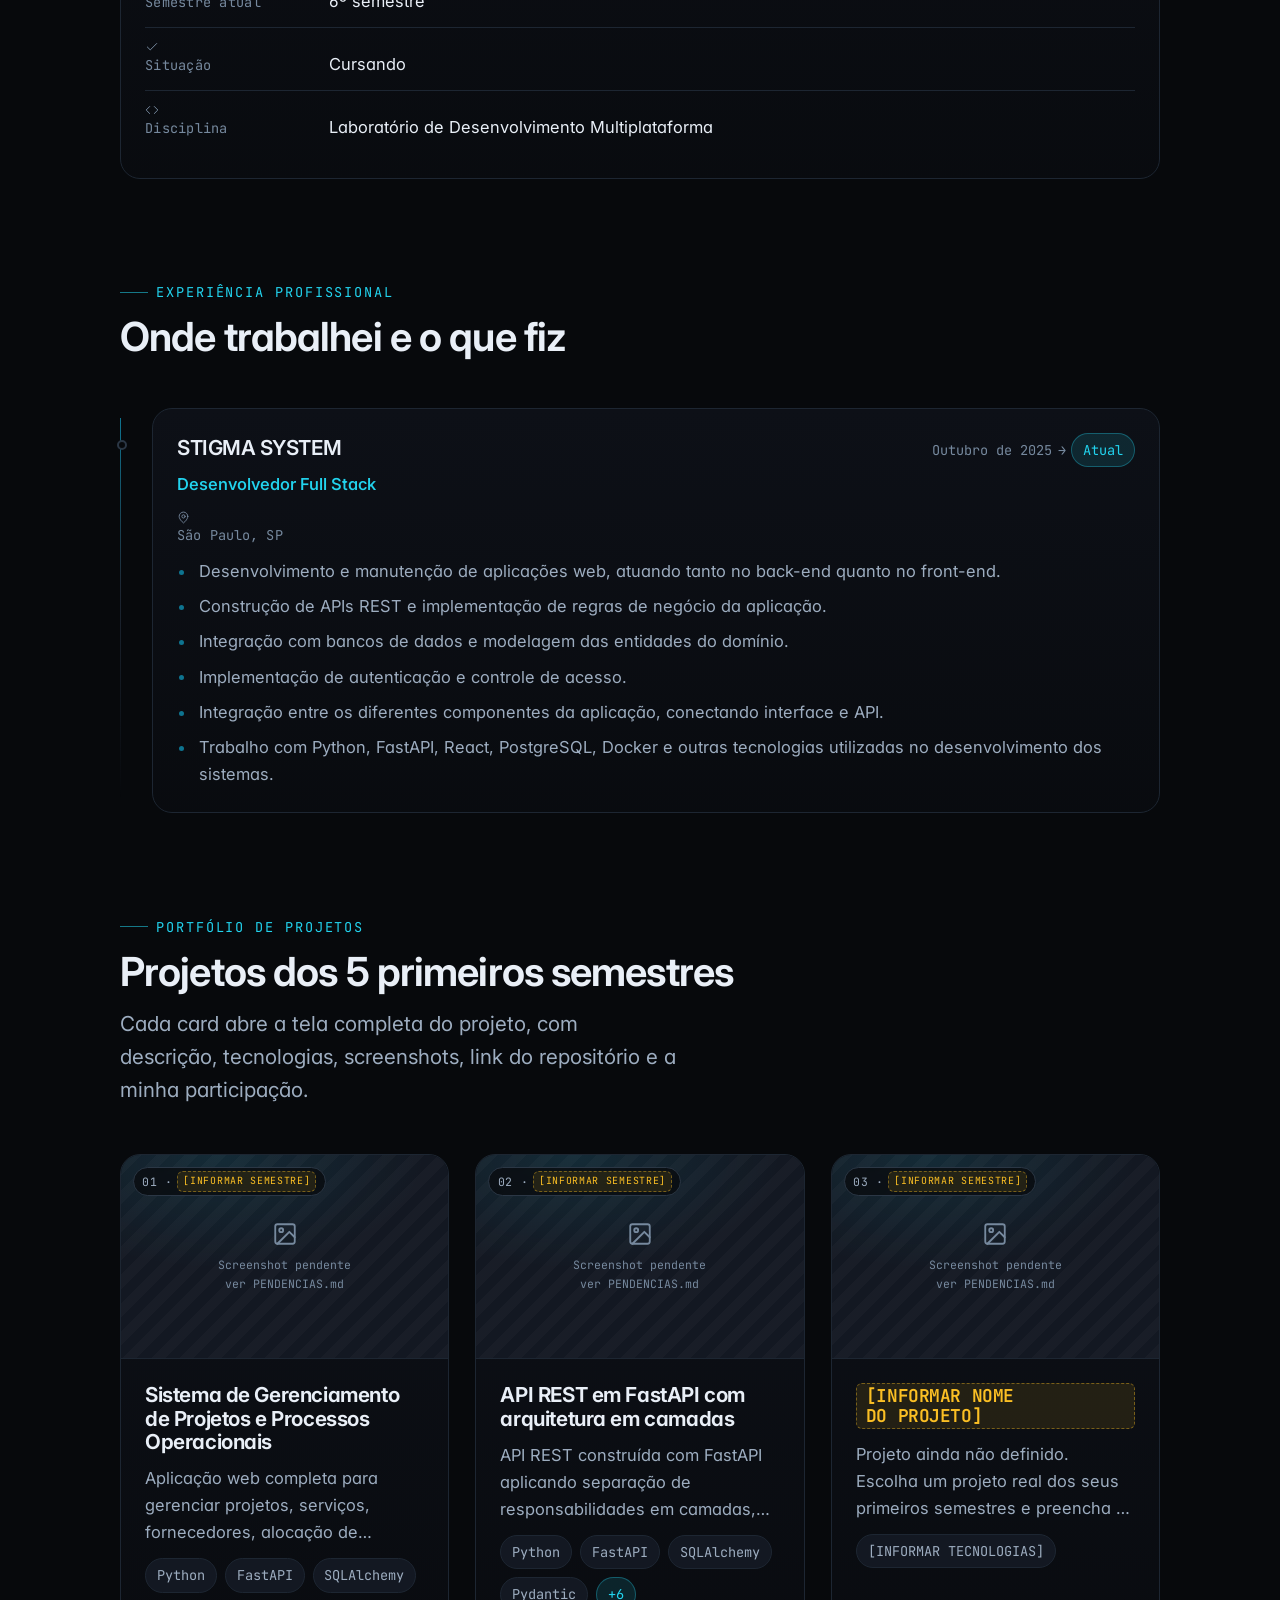
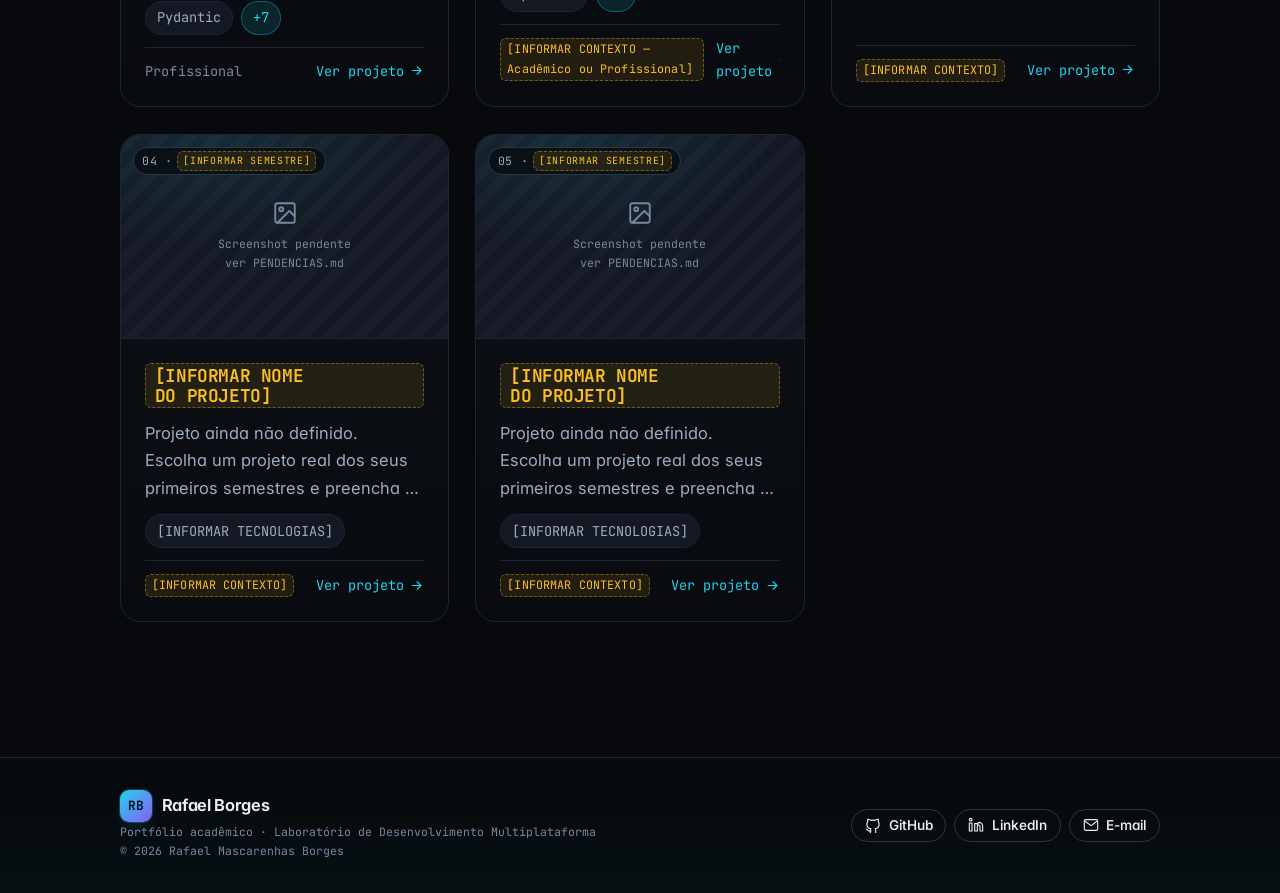
==== commit 18ea08b1: "Inclui Java e Spring Boot na headline do hero Headline passa a ser "Desenvolvedor Full Stack · Pytho" ====
--- a/index.html
+++ b/index.html
@@ -5,13 +5,13 @@
 <meta name="viewport" content="width=device-width, initial-scale=1">
 <title>Rafael Mascarenhas Borges — Portfólio</title>
 
-<meta name="description" content="Portfólio acadêmico e profissional de Rafael Mascarenhas Borges: desenvolvedor Full Stack com foco em Python, FastAPI, React, PostgreSQL, Docker e qualidade de software. Fatec Itaquera — Desenvolvimento de Software Multiplataforma.">
+<meta name="description" content="Portfólio acadêmico e profissional de Rafael Mascarenhas Borges: desenvolvedor Full Stack com foco em Python, FastAPI, Java, Spring Boot, React, PostgreSQL, Docker e qualidade de software. Fatec Itaquera — Desenvolvimento de Software Multiplataforma.">
 <meta name="author" content="Rafael Mascarenhas Borges">
 <meta name="theme-color" content="#07090c">
 
 <meta property="og:type" content="website">
 <meta property="og:title" content="Rafael Mascarenhas Borges — Portfólio">
-<meta property="og:description" content="Desenvolvedor Full Stack · Python &amp; FastAPI · React. Projetos dos 5 primeiros semestres — Fatec Itaquera.">
+<meta property="og:description" content="Desenvolvedor Full Stack · Python &amp; FastAPI · Java &amp; Spring Boot · React. Projetos dos 5 primeiros semestres — Fatec Itaquera.">
 <meta property="og:image" content="assets/img/foto.jpg">
 <meta name="twitter:card" content="summary_large_image">
 
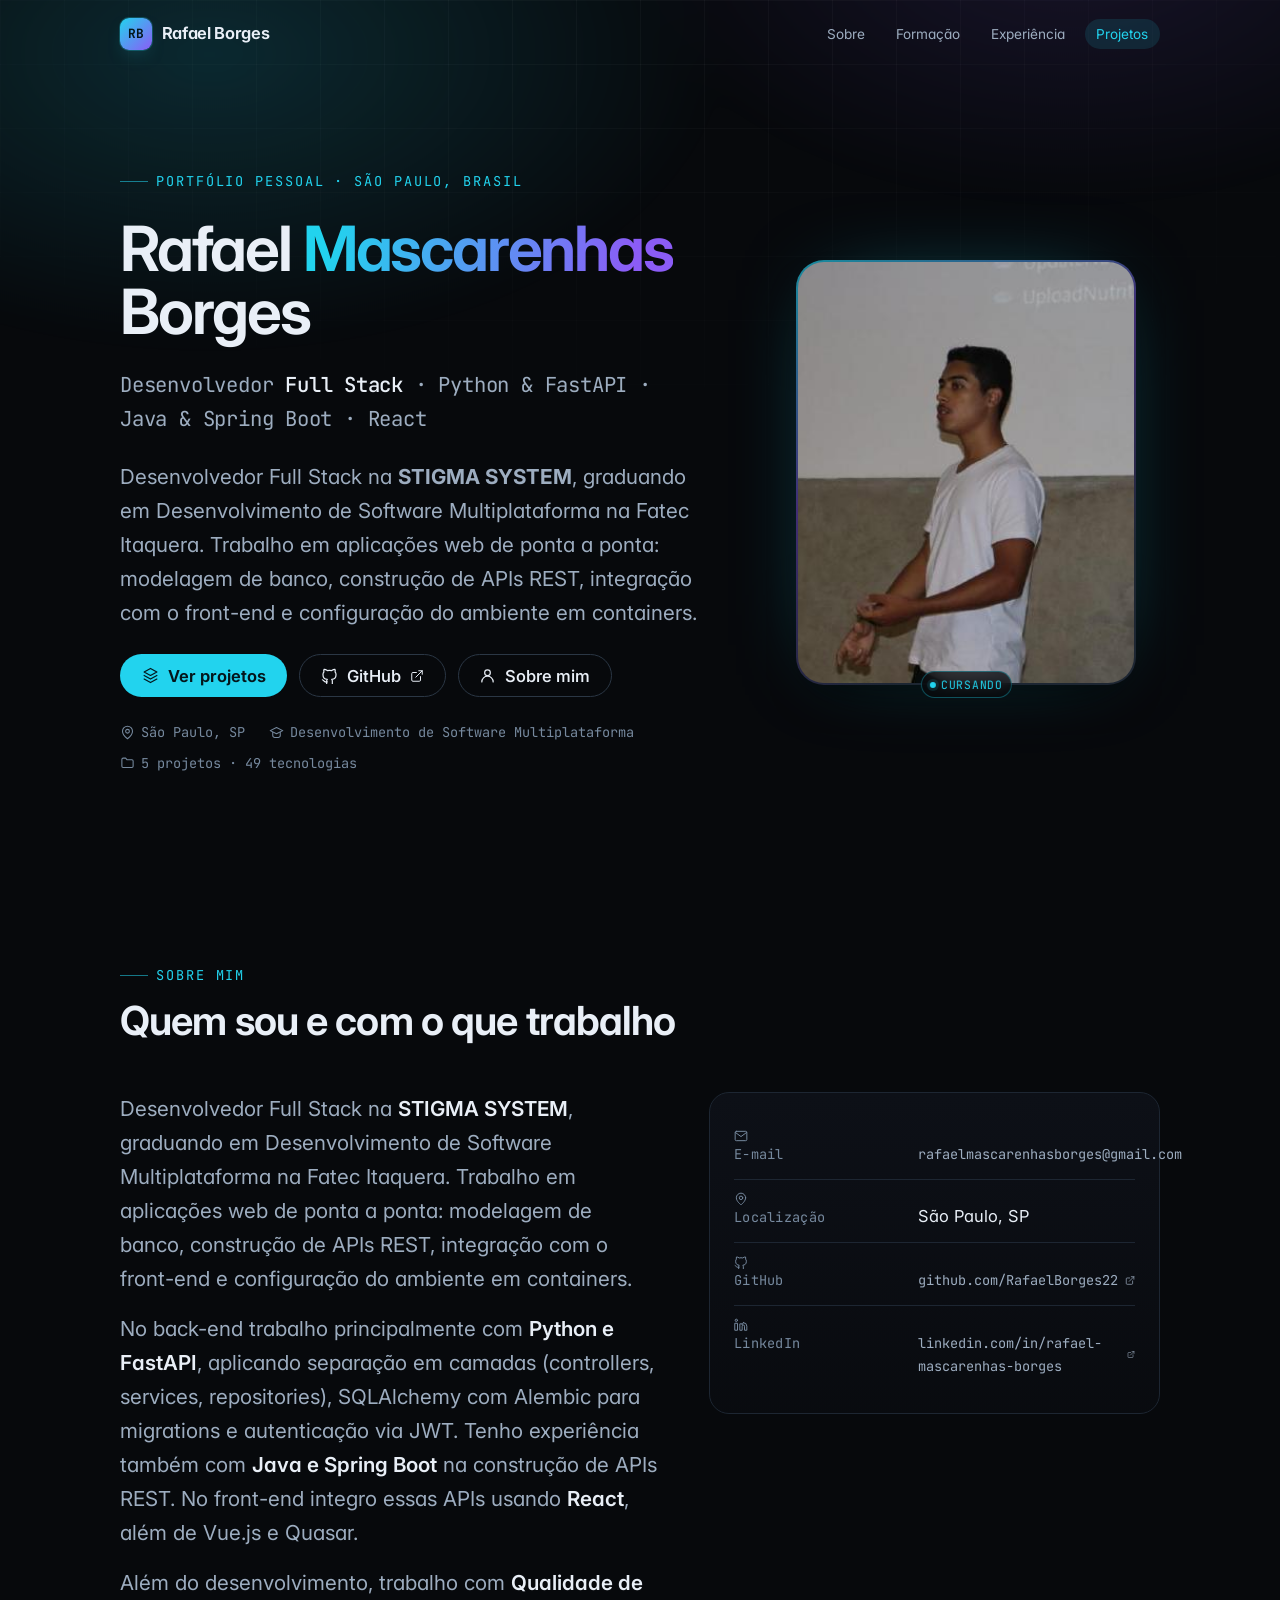
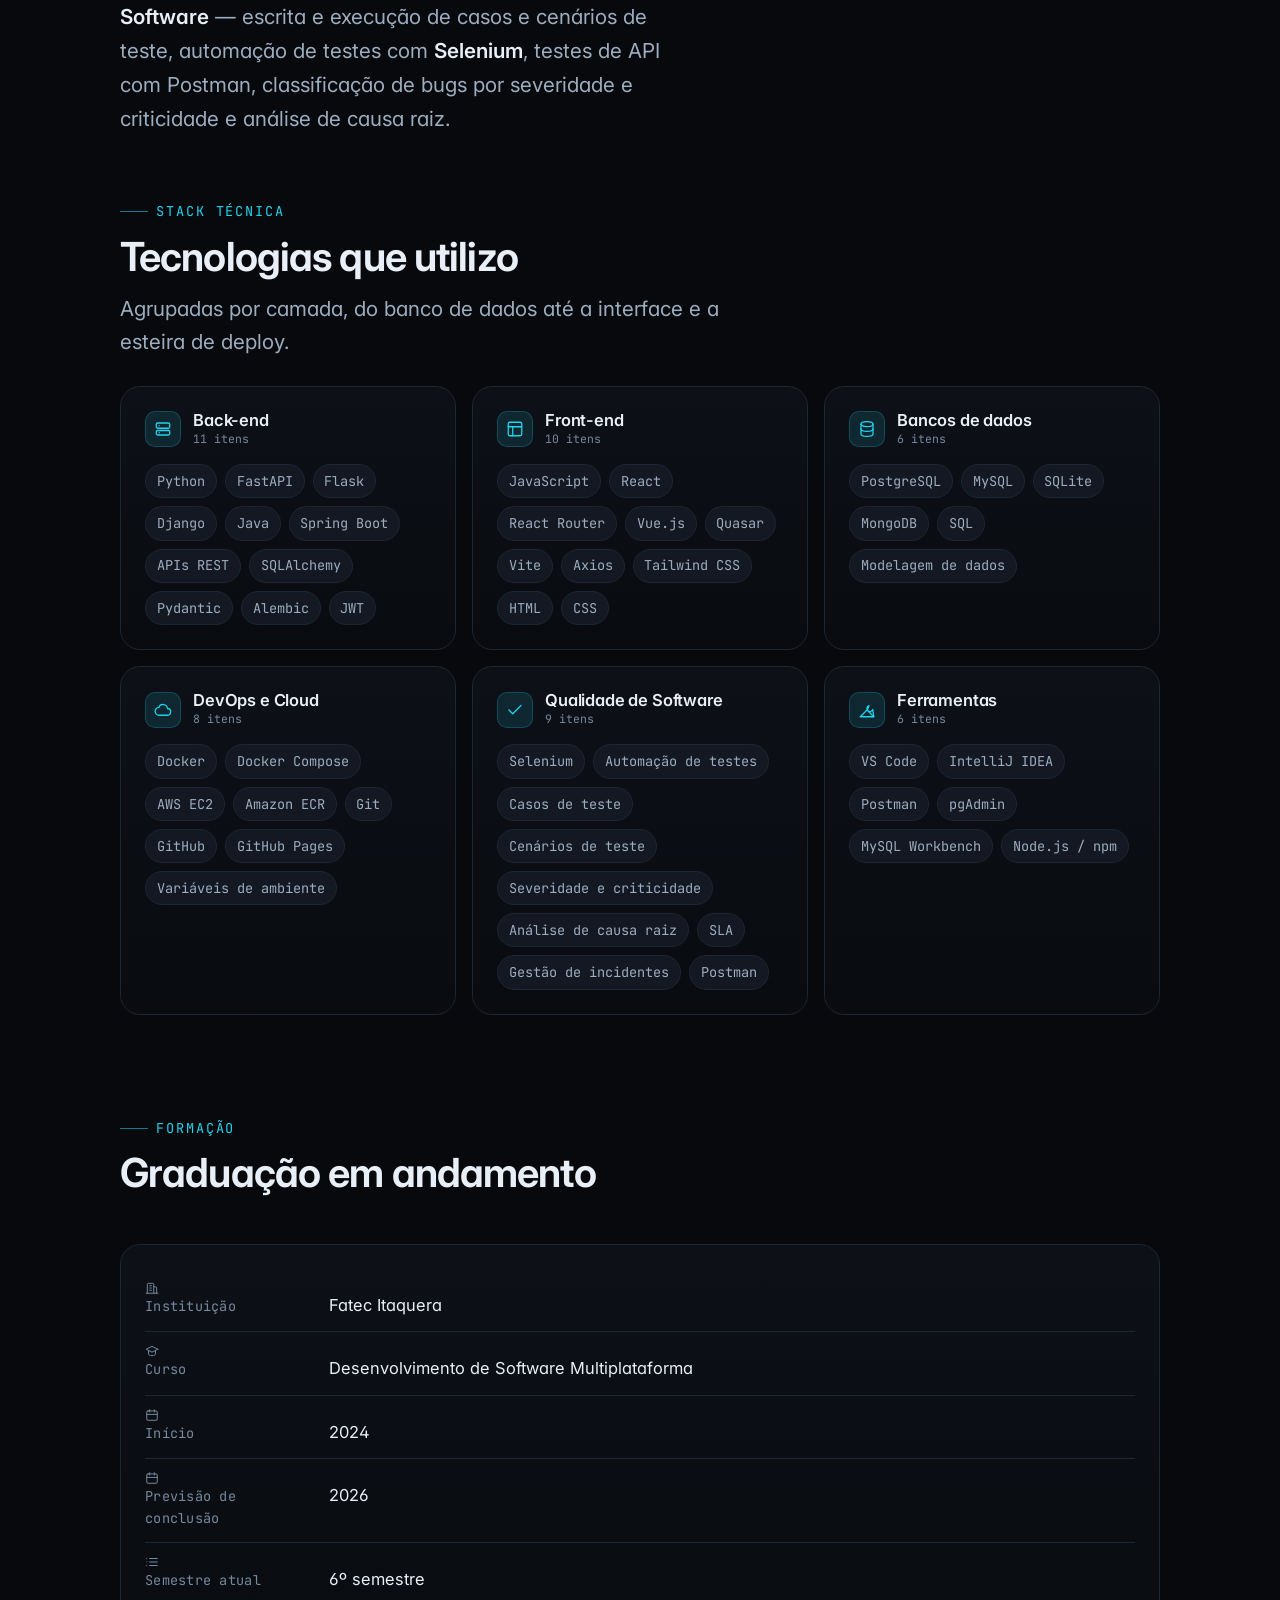
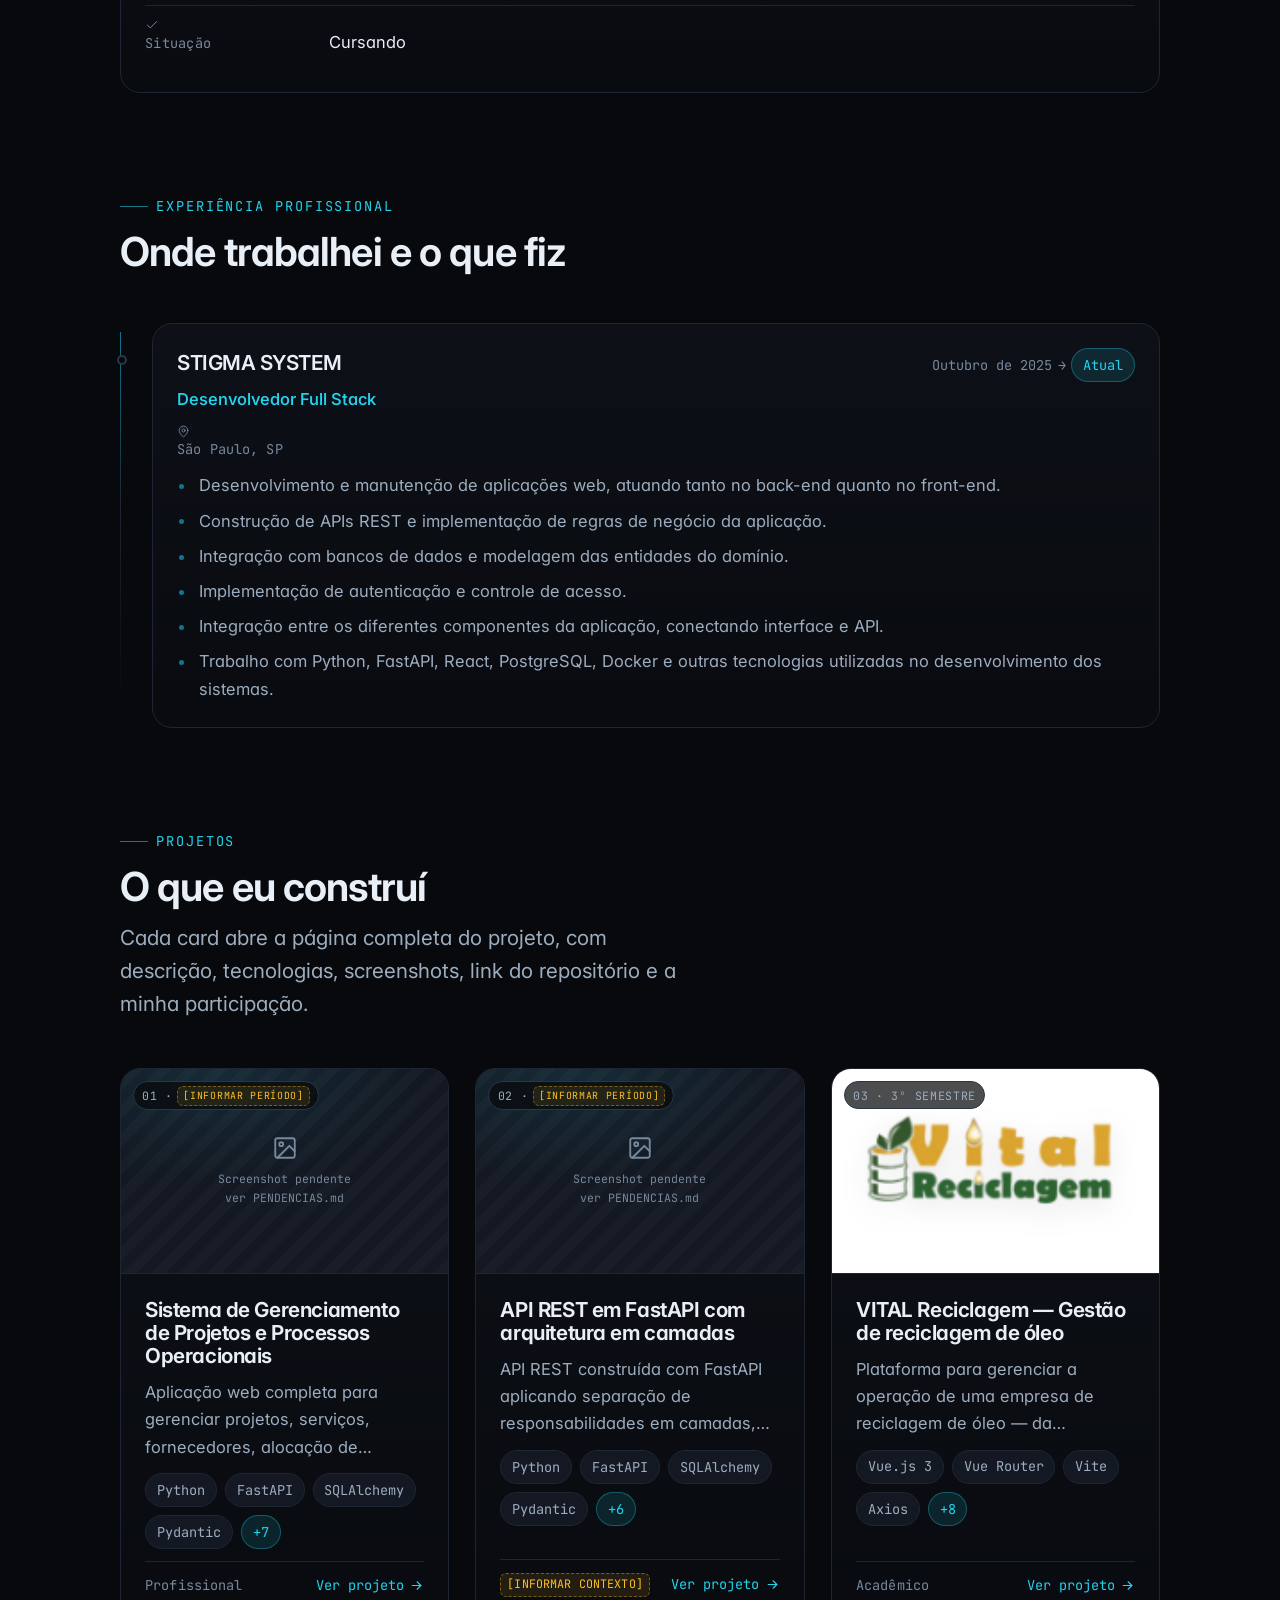
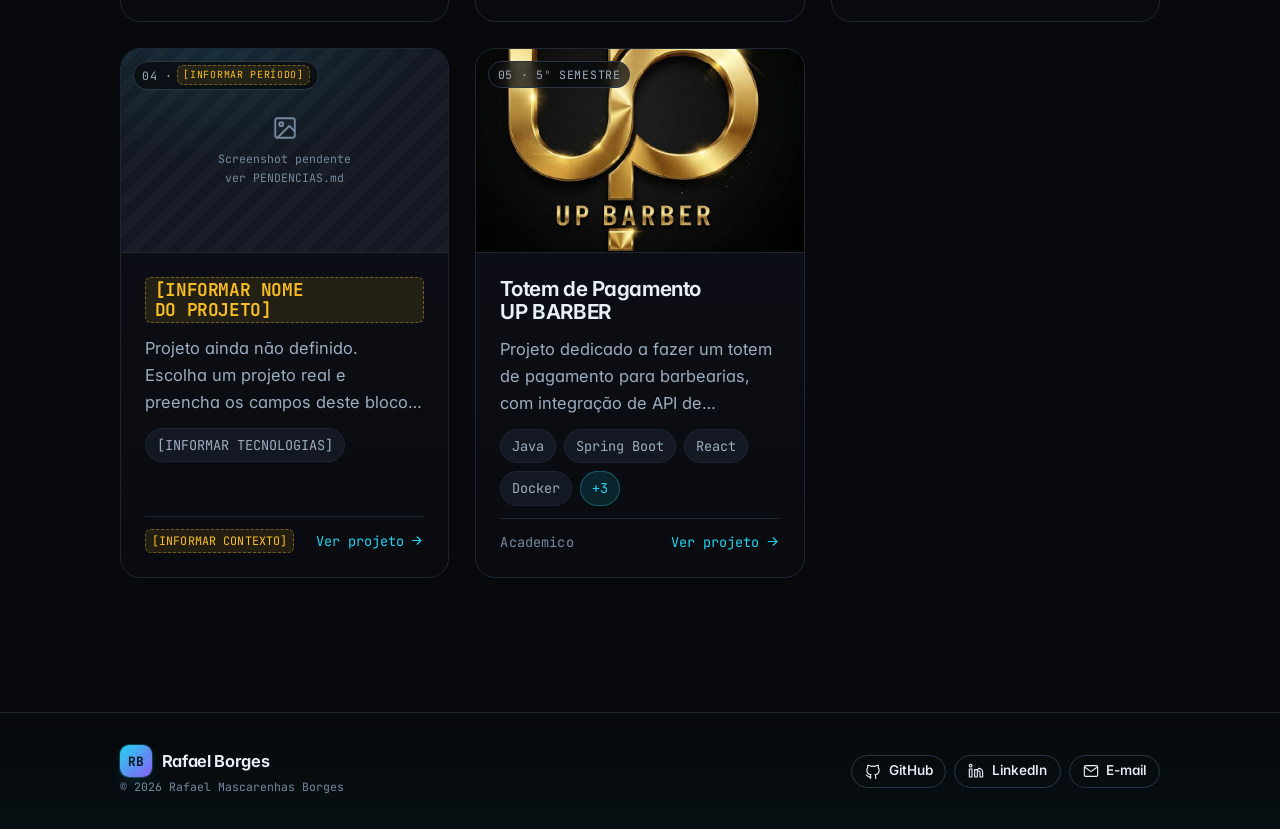
==== commit bc304b26: "feat: subindo commit inicial" ====
--- a/index.html
+++ b/index.html
@@ -5,13 +5,13 @@
 <meta name="viewport" content="width=device-width, initial-scale=1">
 <title>Rafael Mascarenhas Borges — Portfólio</title>
 
-<meta name="description" content="Portfólio acadêmico e profissional de Rafael Mascarenhas Borges: desenvolvedor Full Stack com foco em Python, FastAPI, Java, Spring Boot, React, PostgreSQL, Docker e qualidade de software. Fatec Itaquera — Desenvolvimento de Software Multiplataforma.">
+<meta name="description" content="Portfólio de Rafael Mascarenhas Borges: desenvolvedor Full Stack com foco em Python, FastAPI, Java, Spring Boot, React, PostgreSQL, Docker e qualidade de software.">
 <meta name="author" content="Rafael Mascarenhas Borges">
 <meta name="theme-color" content="#07090c">
 
 <meta property="og:type" content="website">
 <meta property="og:title" content="Rafael Mascarenhas Borges — Portfólio">
-<meta property="og:description" content="Desenvolvedor Full Stack · Python &amp; FastAPI · Java &amp; Spring Boot · React. Projetos dos 5 primeiros semestres — Fatec Itaquera.">
+<meta property="og:description" content="Desenvolvedor Full Stack · Python &amp; FastAPI · Java &amp; Spring Boot · React. Projetos, stack e experiência.">
 <meta property="og:image" content="assets/img/foto.jpg">
 <meta name="twitter:card" content="summary_large_image">
 
@@ -81,8 +81,8 @@
   <section class="section" id="formacao">
     <div class="container">
       <div class="section__head reveal">
-        <p class="eyebrow">Formação acadêmica</p>
-        <h2 class="section__title">Curso em andamento</h2>
+        <p class="eyebrow">Formação</p>
+        <h2 class="section__title">Graduação em andamento</h2>
       </div>
 
       <div data-mount="formacao"></div>
@@ -105,7 +105,7 @@
   <section class="section" id="cursos">
     <div class="container">
       <div class="section__head reveal">
-        <p class="eyebrow">Cursos de extensão</p>
+        <p class="eyebrow">Cursos e certificações</p>
         <h2 class="section__title">Formação complementar</h2>
       </div>
 
@@ -129,9 +129,9 @@
   <section class="section" id="projetos">
     <div class="container">
       <div class="section__head reveal">
-        <p class="eyebrow">Portfólio de projetos</p>
-        <h2 class="section__title">Projetos dos 5 primeiros semestres</h2>
-        <p class="section__desc">Cada card abre a tela completa do projeto, com descrição, tecnologias, screenshots, link do repositório e a minha participação.</p>
+        <p class="eyebrow">Projetos</p>
+        <h2 class="section__title">O que eu construí</h2>
+        <p class="section__desc">Cada card abre a página completa do projeto, com descrição, tecnologias, screenshots, link do repositório e a minha participação.</p>
       </div>
 
       <div class="projects" data-mount="projetos"></div>
